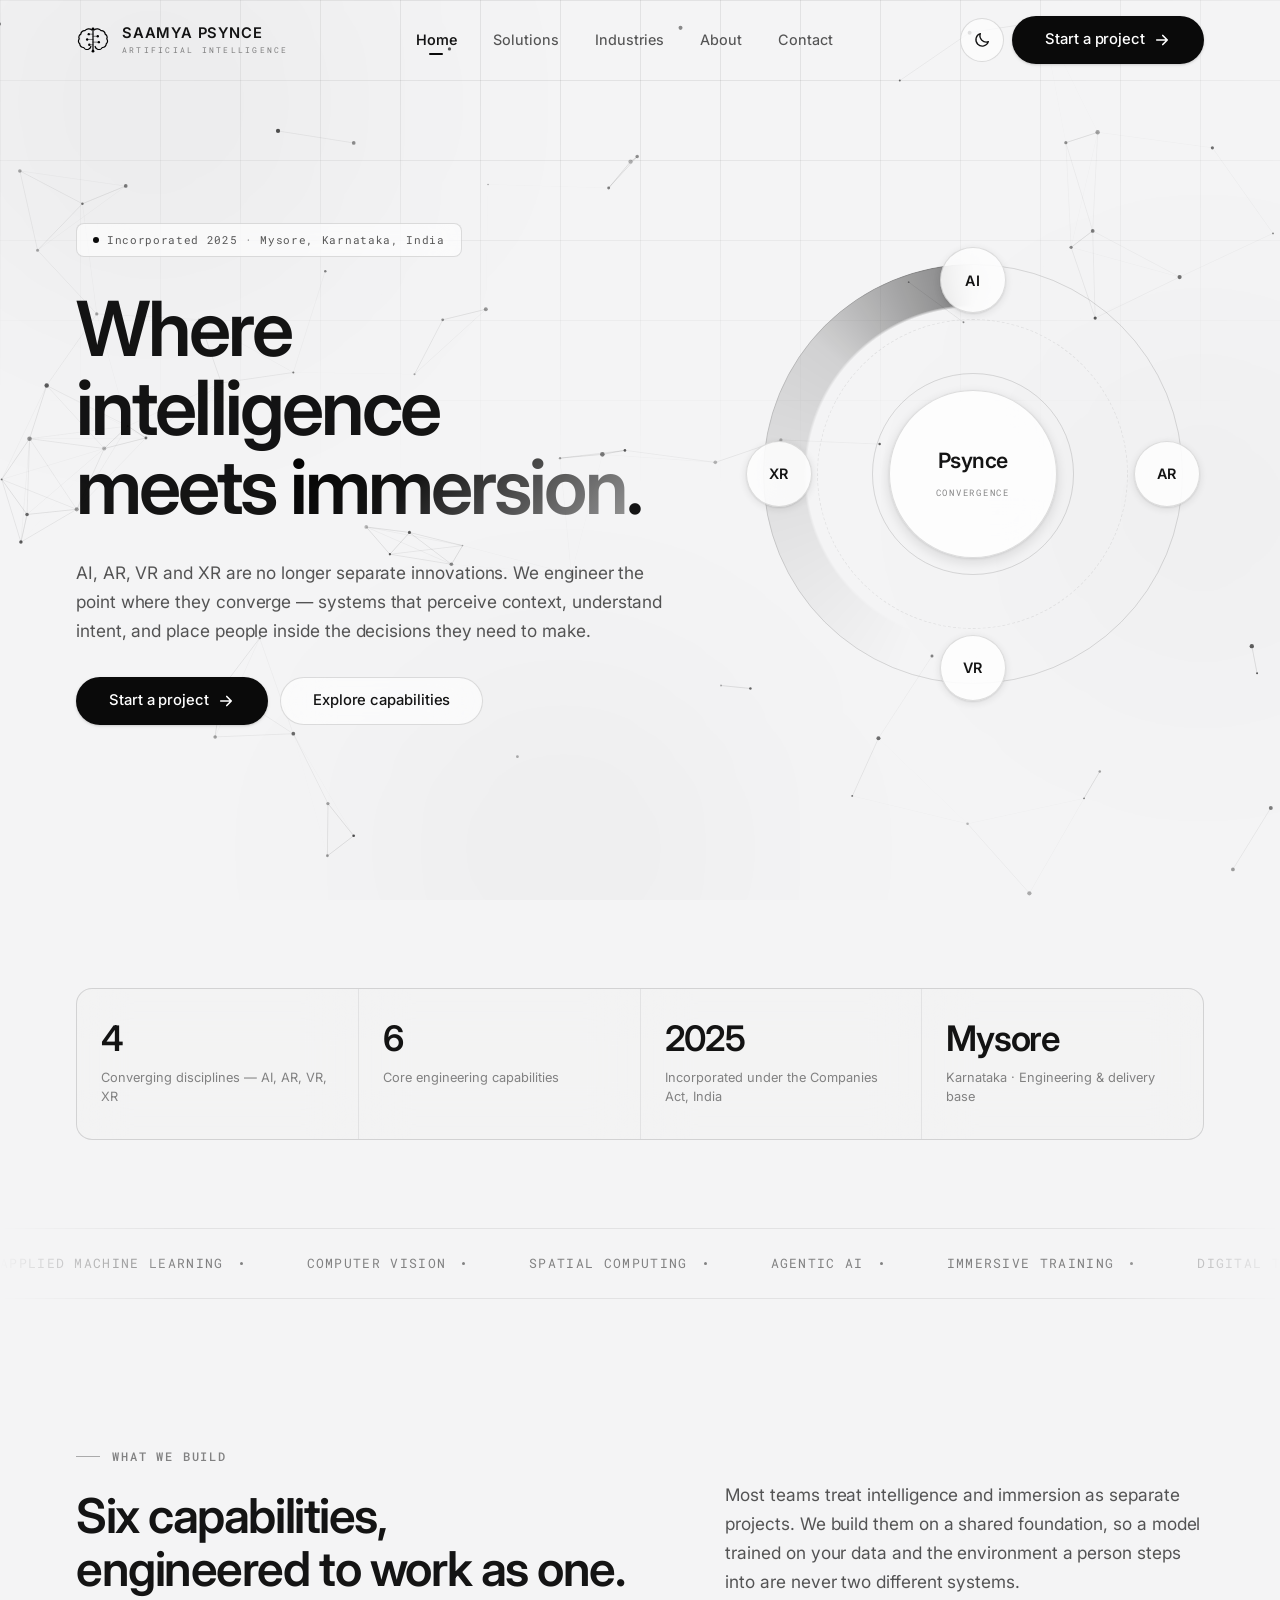
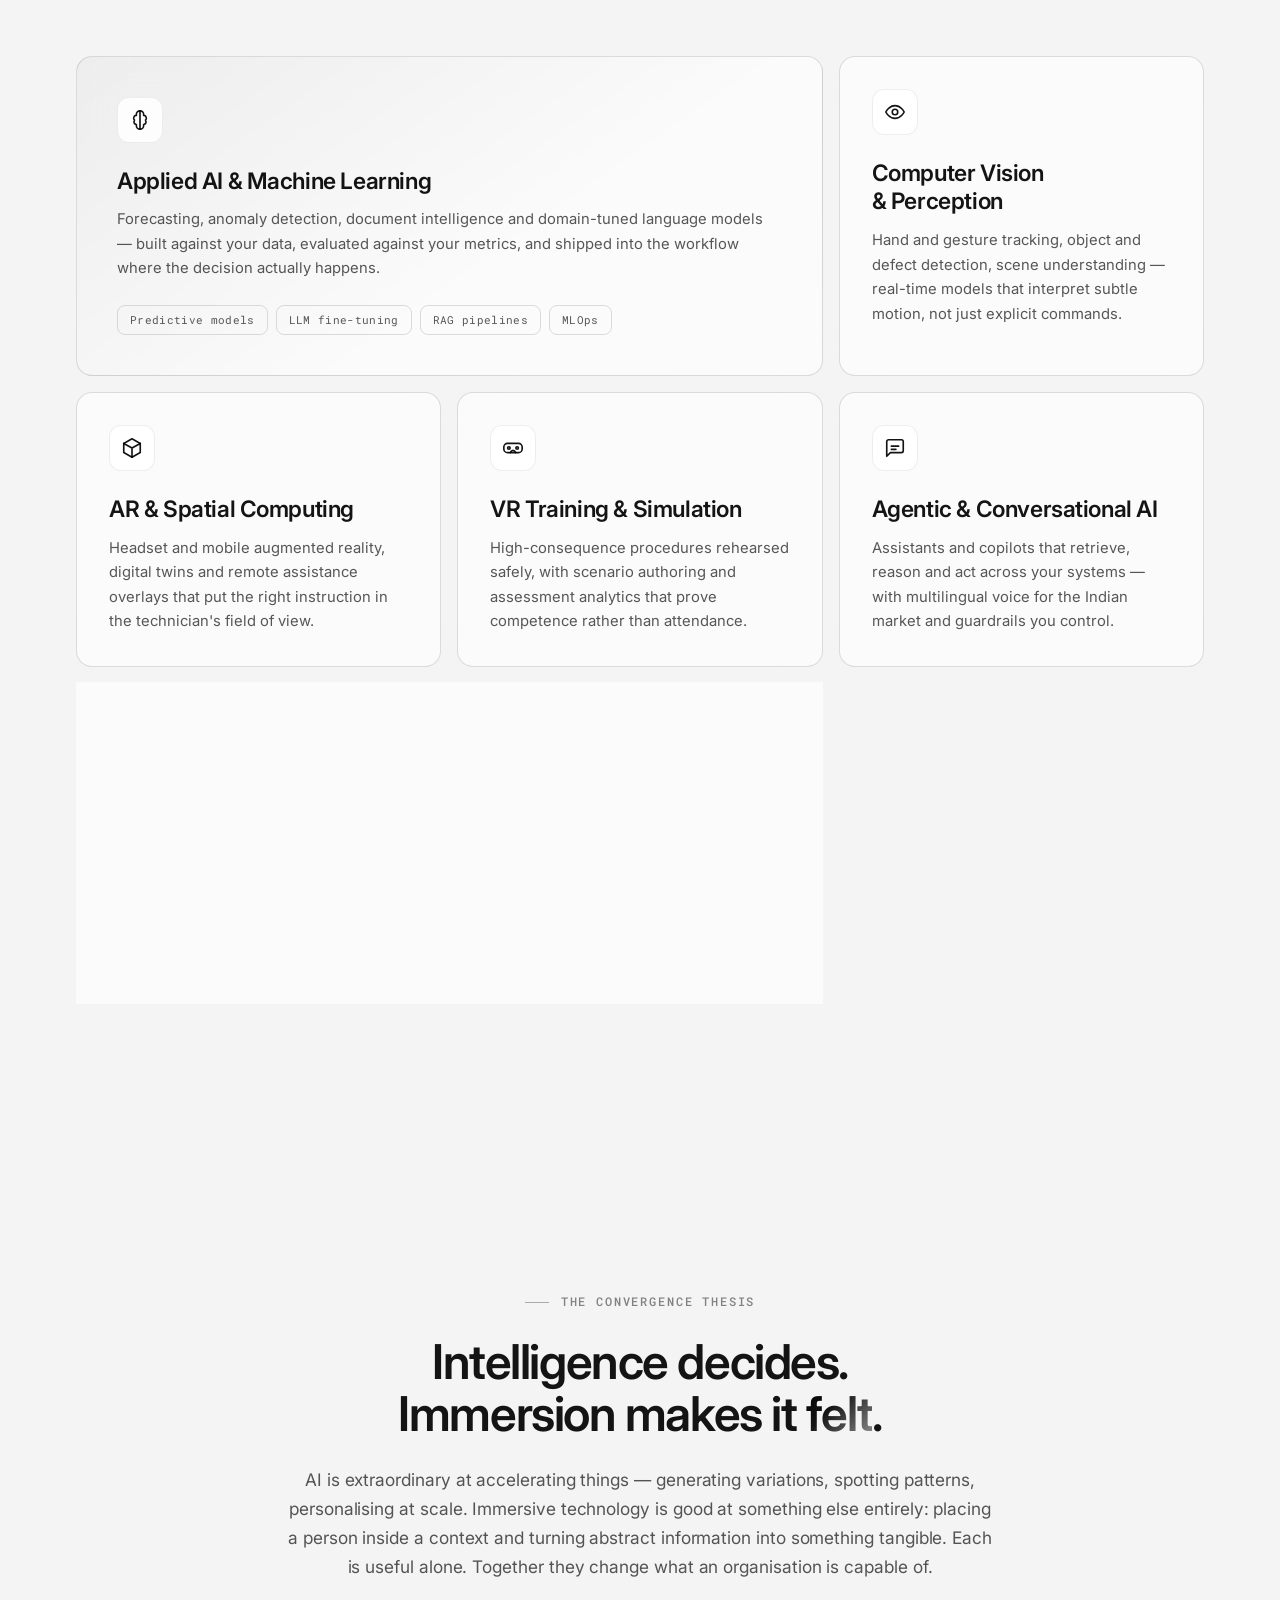
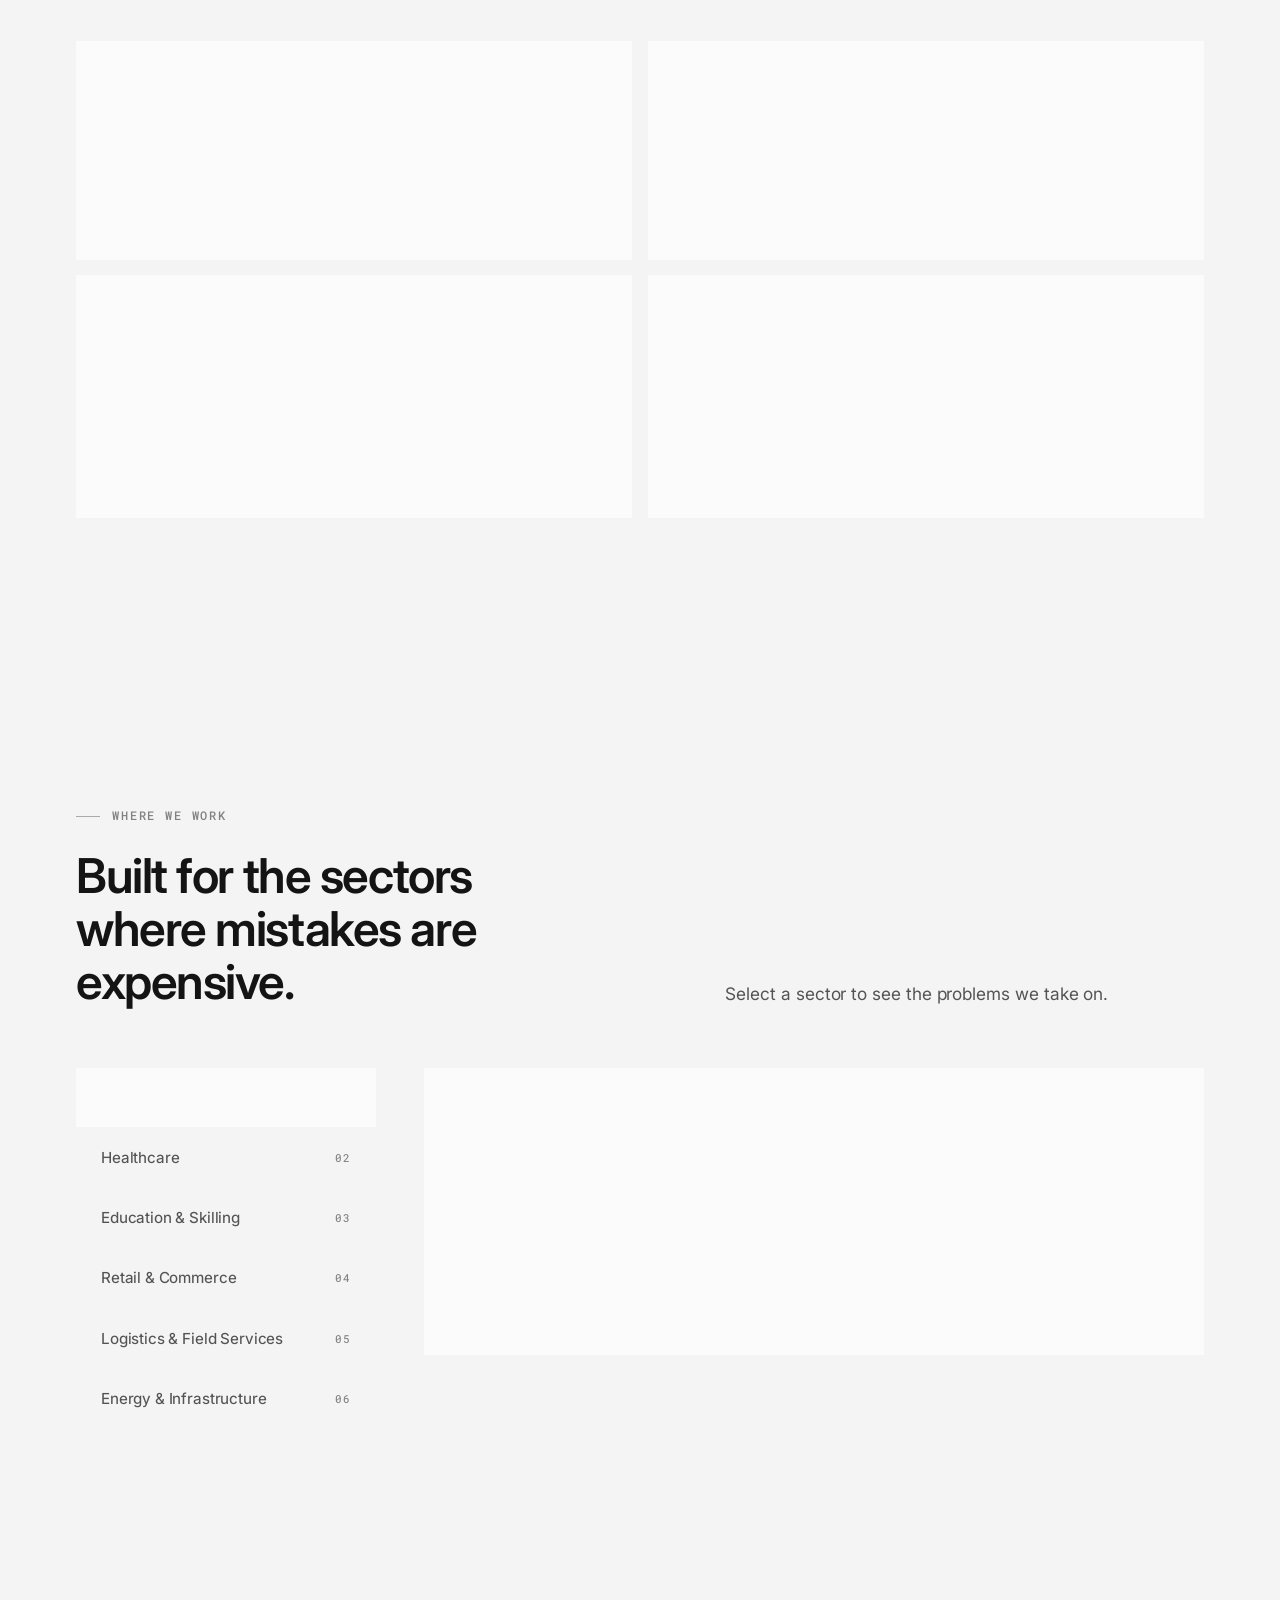
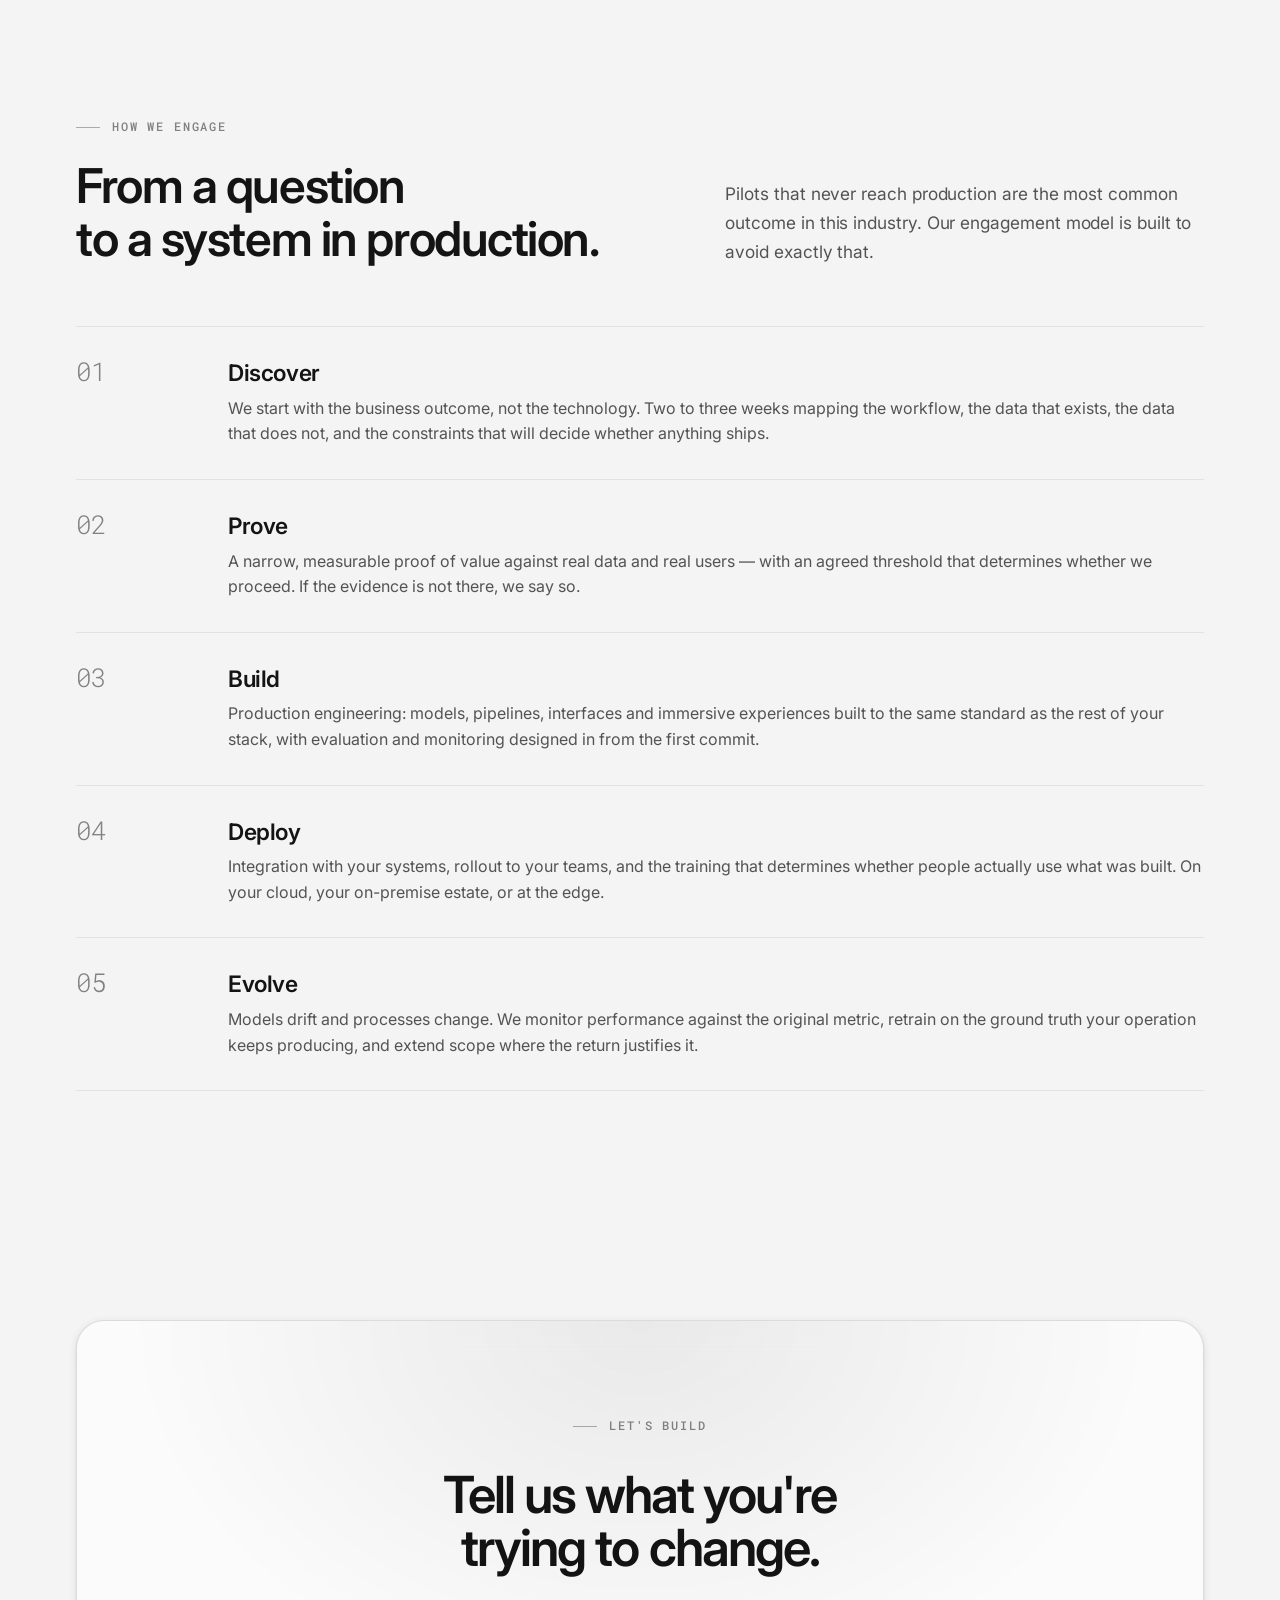
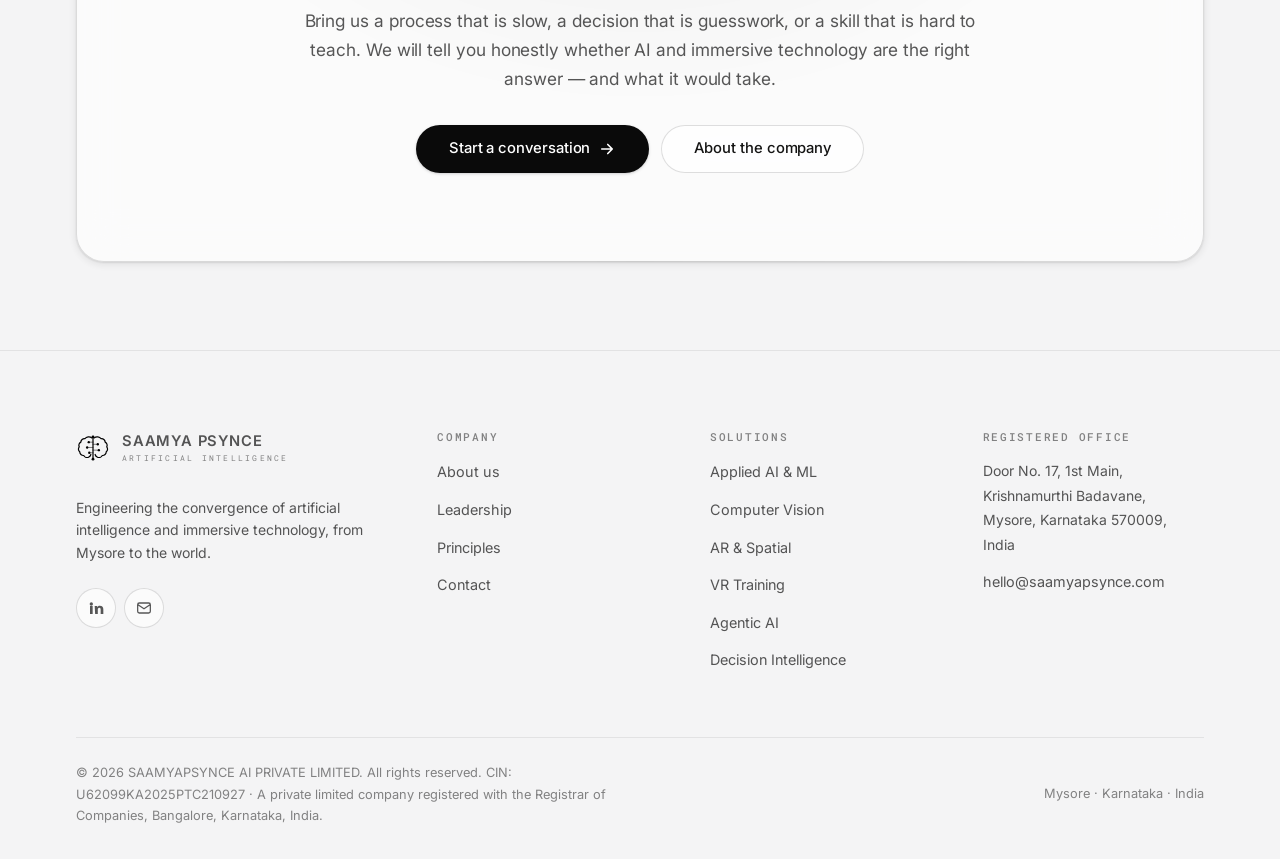
==== index.html @ 7a9ac680 "Initial commit: Saamya Psynce AI website Static marketing site for SAAMYAPSYNCE AI PRIVATE LIMITED (" ====
<!DOCTYPE html>
<html lang="en">
<head>
<meta charset="utf-8">
<meta name="viewport" content="width=device-width, initial-scale=1">
<script>
(function(){try{var t=localStorage.getItem('theme');
if(!t)t=window.matchMedia('(prefers-color-scheme: light)').matches?'light':'dark';
document.documentElement.setAttribute('data-theme',t);}
catch(e){document.documentElement.setAttribute('data-theme','dark');}})();
</script>
<title>Saamya Psynce AI — Where Intelligence Meets Immersion</title>
<meta name="description" content="Saamya Psynce AI builds applied AI, computer vision and immersive AR/VR/XR systems for enterprises. An AI engineering company based in Mysore, Karnataka, India.">
<meta name="theme-color" content="#f4f4f5" media="(prefers-color-scheme: light)">
<meta name="theme-color" content="#070707" media="(prefers-color-scheme: dark)">
<link rel="canonical" href="https://saamyapsynce.com/">

<!-- Open Graph / social -->
<meta property="og:type" content="website">
<meta property="og:site_name" content="Saamya Psynce AI">
<meta property="og:title" content="Saamya Psynce AI — Where Intelligence Meets Immersion">
<meta property="og:description" content="Applied AI, computer vision and immersive AR/VR/XR systems, engineered for enterprise outcomes.">
<meta property="og:image" content="https://saamyapsynce.com/assets/img/og-image.png">
<meta property="og:image:width" content="1200">
<meta property="og:image:height" content="630">
<meta name="twitter:card" content="summary_large_image">
<meta name="twitter:image" content="https://saamyapsynce.com/assets/img/og-image.png">
<meta property="og:url" content="https://saamyapsynce.com/">

<link rel="icon" href="assets/img/favicon.svg" type="image/svg+xml">
<link rel="preconnect" href="https://fonts.googleapis.com">
<link rel="preconnect" href="https://fonts.gstatic.com" crossorigin>
<link href="https://fonts.googleapis.com/css2?family=Inter:wght@300..700&family=Roboto+Mono:wght@400;500&display=swap" rel="stylesheet">
<link rel="stylesheet" href="assets/css/style.css">

<!-- Structured data: helps search engines identify the company correctly -->
<script type="application/ld+json">
{
  "@context": "https://schema.org",
  "@type": "Organization",
  "name": "SAAMYAPSYNCE AI PRIVATE LIMITED",
  "alternateName": "Saamya Psynce AI",
  "url": "https://saamyapsynce.com/",
  "logo": "https://saamyapsynce.com/assets/img/logo.svg",
  "description": "Saamya Psynce AI is an applied artificial intelligence and immersive technology company building AI, computer vision, AR, VR and XR systems for enterprises.",
  "foundingDate": "2025-11-12",
  "identifier": "U62099KA2025PTC210927",
  "address": {
    "@type": "PostalAddress",
    "streetAddress": "Door No. 17, 1st Main, Krishnamurthi Badavane",
    "addressLocality": "Mysore",
    "addressRegion": "Karnataka",
    "postalCode": "570009",
    "addressCountry": "IN"
  },
  "sameAs": ["https://www.linkedin.com/company/saamya-psynce-ai"]
}
</script>
</head>

<body>
<a class="skip-link" href="#main">Skip to content</a>

<div class="aurora" aria-hidden="true"><span></span><span></span><span></span></div>
<div class="grid-overlay" aria-hidden="true"></div>

<!-- ====================== HEADER ====================== -->
<header class="site-header">
  <nav class="wrap nav" aria-label="Primary">
    <a class="brand" href="index.html" aria-label="Saamya Psynce AI — home">
      <img class="brand__mark" src="assets/img/logo.svg" alt="" width="36" height="36">
      <span class="brand__text">
        <span class="brand__name">SAAMYA PSYNCE</span>
        <span class="brand__sub">ARTIFICIAL INTELLIGENCE</span>
      </span>
    </a>

    <ul class="nav__links">
      <li><a href="index.html" aria-current="page">Home</a></li>
      <li><a href="solutions.html">Solutions</a></li>
      <li><a href="industries.html">Industries</a></li>
      <li><a href="about.html">About</a></li>
      <li><a href="contact.html">Contact</a></li>
    </ul>

    <div class="nav__actions">
      <button class="icon-btn theme-toggle" type="button" aria-label="Switch theme">
        <svg class="icon-sun" viewBox="0 0 24 24" fill="none" stroke="currentColor" stroke-width="1.8" stroke-linecap="round" aria-hidden="true"><circle cx="12" cy="12" r="4.2"/><path d="M12 2.6v2.3M12 19.1v2.3M4.2 4.2l1.6 1.6M18.2 18.2l1.6 1.6M2.6 12h2.3M19.1 12h2.3M4.2 19.8l1.6-1.6M18.2 5.8l1.6-1.6"/></svg>
        <svg class="icon-moon" viewBox="0 0 24 24" fill="none" stroke="currentColor" stroke-width="1.8" stroke-linecap="round" stroke-linejoin="round" aria-hidden="true"><path d="M20.5 14.2A8.4 8.4 0 0 1 9.8 3.5a8.5 8.5 0 1 0 10.7 10.7Z"/></svg>
      </button>

      <a class="btn btn--primary nav__cta" href="contact.html">
        Start a project
        <svg viewBox="0 0 24 24" fill="none" stroke="currentColor" stroke-width="2.2" stroke-linecap="round" stroke-linejoin="round" aria-hidden="true"><path d="M5 12h14M13 6l6 6-6 6"/></svg>
      </a>

      <button class="nav__toggle icon-btn" type="button" aria-expanded="false" aria-label="Toggle navigation menu"><span></span></button>
    </div>
  </nav>
</header>

<main id="main">

  <!-- ====================== HERO ====================== -->
  <section class="hero">
    <canvas id="neural-canvas" aria-hidden="true"></canvas>

    <div class="wrap hero__inner">
      <div class="stack-lg">
        <span class="chip" data-reveal>
          <span class="chip__dot" aria-hidden="true"></span>
          Incorporated 2025 · Mysore, Karnataka, India
        </span>

        <h1 class="display" data-reveal data-reveal-delay="80">
          Where intelligence<br>meets <span class="grad-text">immersion</span>.
        </h1>

        <p class="lead" data-reveal data-reveal-delay="160">
          AI, AR, VR and XR are no longer separate innovations. We engineer the point where
          they converge — systems that perceive context, understand intent, and place people
          inside the decisions they need to make.
        </p>

        <div class="hero__actions" data-reveal data-reveal-delay="240">
          <a class="btn btn--primary" href="contact.html">
            Start a project
            <svg viewBox="0 0 24 24" fill="none" stroke="currentColor" stroke-width="2.2" stroke-linecap="round" stroke-linejoin="round" aria-hidden="true"><path d="M5 12h14M13 6l6 6-6 6"/></svg>
          </a>
          <a class="btn btn--ghost" href="solutions.html">Explore capabilities</a>
        </div>
      </div>

      <!-- Convergence ring: the four disciplines orbiting a shared core -->
      <div class="ring" data-reveal data-reveal-delay="200" aria-hidden="true">
        <div class="ring__sweep"></div>
        <div class="ring__orbit"></div>
        <div class="ring__orbit ring__orbit--2"></div>
        <div class="ring__orbit ring__orbit--3"></div>

        <div class="ring__core">
          <div>
            <strong>Psynce</strong>
            <span>Convergence</span>
          </div>
        </div>

        <div class="ring__node ring__node--n">AI</div>
        <div class="ring__node ring__node--e">AR</div>
        <div class="ring__node ring__node--s">VR</div>
        <div class="ring__node ring__node--w">XR</div>
      </div>
    </div>
  </section>

  <!-- ====================== FACT STRIP ====================== -->
  <section class="section--tight">
    <div class="wrap">
      <div class="facts" data-reveal>
        <div class="fact">
          <div class="fact__value"><span data-count="4">4</span></div>
          <div class="fact__label">Converging disciplines — AI, AR, VR, XR</div>
        </div>
        <div class="fact">
          <div class="fact__value"><span data-count="6">6</span></div>
          <div class="fact__label">Core engineering capabilities</div>
        </div>
        <div class="fact">
          <div class="fact__value">2025</div>
          <div class="fact__label">Incorporated under the Companies Act, India</div>
        </div>
        <div class="fact">
          <div class="fact__value">Mysore</div>
          <div class="fact__label">Karnataka · Engineering &amp; delivery base</div>
        </div>
      </div>
    </div>
  </section>

  <!-- ====================== MARQUEE ====================== -->
  <div class="marquee" aria-hidden="true">
    <div class="marquee__track">
      <span class="marquee__item">Applied Machine Learning</span>
      <span class="marquee__item">Computer Vision</span>
      <span class="marquee__item">Spatial Computing</span>
      <span class="marquee__item">Agentic AI</span>
      <span class="marquee__item">Immersive Training</span>
      <span class="marquee__item">Digital Twins</span>
      <span class="marquee__item">Decision Intelligence</span>
      <span class="marquee__item">Applied Machine Learning</span>
      <span class="marquee__item">Computer Vision</span>
      <span class="marquee__item">Spatial Computing</span>
      <span class="marquee__item">Agentic AI</span>
      <span class="marquee__item">Immersive Training</span>
      <span class="marquee__item">Digital Twins</span>
      <span class="marquee__item">Decision Intelligence</span>
    </div>
  </div>

  <!-- ====================== CAPABILITIES BENTO ====================== -->
  <section class="section" id="capabilities">
    <div class="wrap">
      <div class="sec-head">
        <div class="stack" data-reveal>
          <span class="eyebrow">What we build</span>
          <h2 class="h2">Six capabilities,<br>engineered to work as one.</h2>
        </div>
        <p class="lead" data-reveal data-reveal-delay="100">
          Most teams treat intelligence and immersion as separate projects. We build them on a
          shared foundation, so a model trained on your data and the environment a person steps
          into are never two different systems.
        </p>
      </div>

      <div class="bento">
        <!-- Wide feature card -->
        <article class="card card--spot card--feature col-4" data-reveal>
          <div class="card__icon">
            <svg viewBox="0 0 24 24" fill="none" stroke="currentColor" stroke-width="1.8" stroke-linecap="round" stroke-linejoin="round" aria-hidden="true">
              <path d="M12 2a4 4 0 0 0-4 4v1a3 3 0 0 0-2 5.2A3 3 0 0 0 8 17v1a4 4 0 0 0 8 0v-1a3 3 0 0 0 2-4.8A3 3 0 0 0 16 7V6a4 4 0 0 0-4-4Z"/>
              <path d="M12 2v20"/>
            </svg>
          </div>
          <h3 class="h3">Applied AI &amp; Machine Learning</h3>
          <p>
            Forecasting, anomaly detection, document intelligence and domain-tuned language
            models — built against your data, evaluated against your metrics, and shipped into
            the workflow where the decision actually happens.
          </p>
          <div class="tags">
            <span class="tag">Predictive models</span>
            <span class="tag">LLM fine-tuning</span>
            <span class="tag">RAG pipelines</span>
            <span class="tag">MLOps</span>
          </div>
        </article>

        <article class="card card--spot col-2" data-reveal data-reveal-delay="80">
          <div class="card__icon">
            <svg viewBox="0 0 24 24" fill="none" stroke="currentColor" stroke-width="1.8" stroke-linecap="round" stroke-linejoin="round" aria-hidden="true">
              <path d="M2 12s3.5-7 10-7 10 7 10 7-3.5 7-10 7-10-7-10-7Z"/>
              <circle cx="12" cy="12" r="3"/>
            </svg>
          </div>
          <h3 class="h3">Computer Vision &amp; Perception</h3>
          <p>
            Hand and gesture tracking, object and defect detection, scene understanding —
            real-time models that interpret subtle motion, not just explicit commands.
          </p>
        </article>

        <article class="card card--spot col-2" data-reveal data-reveal-delay="40">
          <div class="card__icon">
            <svg viewBox="0 0 24 24" fill="none" stroke="currentColor" stroke-width="1.8" stroke-linecap="round" stroke-linejoin="round" aria-hidden="true">
              <path d="M12 2 3 7v10l9 5 9-5V7l-9-5Z"/>
              <path d="M3 7l9 5 9-5M12 12v10"/>
            </svg>
          </div>
          <h3 class="h3">AR &amp; Spatial Computing</h3>
          <p>
            Headset and mobile augmented reality, digital twins and remote assistance overlays
            that put the right instruction in the technician's field of view.
          </p>
        </article>

        <article class="card card--spot col-2" data-reveal data-reveal-delay="80">
          <div class="card__icon">
            <svg viewBox="0 0 24 24" fill="none" stroke="currentColor" stroke-width="1.8" stroke-linecap="round" stroke-linejoin="round" aria-hidden="true">
              <rect x="2" y="7" width="20" height="10" rx="4"/>
              <path d="M9 17c.8-1.6 1.6-2.4 3-2.4s2.2.8 3 2.4"/>
              <circle cx="7.5" cy="12" r="1.4"/><circle cx="16.5" cy="12" r="1.4"/>
            </svg>
          </div>
          <h3 class="h3">VR Training &amp; Simulation</h3>
          <p>
            High-consequence procedures rehearsed safely, with scenario authoring and
            assessment analytics that prove competence rather than attendance.
          </p>
        </article>

        <article class="card card--spot col-2" data-reveal data-reveal-delay="120">
          <div class="card__icon">
            <svg viewBox="0 0 24 24" fill="none" stroke="currentColor" stroke-width="1.8" stroke-linecap="round" stroke-linejoin="round" aria-hidden="true">
              <path d="M21 15a2 2 0 0 1-2 2H7l-4 4V5a2 2 0 0 1 2-2h14a2 2 0 0 1 2 2Z"/>
              <path d="M8 10h8M8 13.5h5"/>
            </svg>
          </div>
          <h3 class="h3">Agentic &amp; Conversational AI</h3>
          <p>
            Assistants and copilots that retrieve, reason and act across your systems — with
            multilingual voice for the Indian market and guardrails you control.
          </p>
        </article>

        <article class="card card--spot card--feature col-4" data-reveal data-reveal-delay="160">
          <div class="card__icon">
            <svg viewBox="0 0 24 24" fill="none" stroke="currentColor" stroke-width="1.8" stroke-linecap="round" stroke-linejoin="round" aria-hidden="true">
              <path d="M3 3v16a2 2 0 0 0 2 2h16"/>
              <path d="M7 15l4-5 3.5 3L21 6"/>
            </svg>
          </div>
          <h3 class="h3">Data &amp; Decision Intelligence</h3>
          <p>
            Immersive environments generate a kind of data dashboards were never designed to
            hold — where attention went, where hesitation happened, where a procedure broke
            down. We turn that behavioural signal into operational insight your leadership can act on.
          </p>
          <div class="tags">
            <span class="tag">Data engineering</span>
            <span class="tag">Interaction analytics</span>
            <span class="tag">Executive dashboards</span>
          </div>
        </article>
      </div>
    </div>
  </section>

  <!-- ====================== CONVERGENCE NARRATIVE ====================== -->
  <section class="section" id="convergence">
    <div class="wrap">
      <div class="sec-head sec-head--center">
        <div class="stack" data-reveal>
          <span class="eyebrow">The convergence thesis</span>
          <h2 class="h2">Intelligence decides.<br>Immersion makes it <span class="grad-text">felt</span>.</h2>
          <p class="lead">
            AI is extraordinary at accelerating things — generating variations, spotting
            patterns, personalising at scale. Immersive technology is good at something else
            entirely: placing a person inside a context and turning abstract information into
            something tangible. Each is useful alone. Together they change what an organisation
            is capable of.
          </p>
        </div>
      </div>

      <div class="bento">
        <article class="card card--spot col-3" data-reveal>
          <span class="card__num">01</span>
          <h3 class="h3" style="margin-top:12px">Smarter immersion</h3>
          <p>
            AI makes AR and VR environments adaptive and context-aware — responding to how a
            person is actually behaving rather than replaying a fixed script.
          </p>
        </article>

        <article class="card card--spot col-3" data-reveal data-reveal-delay="60">
          <span class="card__num">02</span>
          <h3 class="h3" style="margin-top:12px">Intent over input</h3>
          <p>
            By combining motion, gaze, context and history, systems infer what someone is
            trying to do — removing the friction of controllers, menus and memorised commands.
          </p>
        </article>

        <article class="card card--spot col-3" data-reveal data-reveal-delay="120">
          <span class="card__num">03</span>
          <h3 class="h3" style="margin-top:12px">Training that transfers</h3>
          <p>
            Realistic simulation with instant, AI-generated feedback builds skill far faster
            than classroom instruction — and measures it objectively.
          </p>
        </article>

        <article class="card card--spot col-3" data-reveal data-reveal-delay="180">
          <span class="card__num">04</span>
          <h3 class="h3" style="margin-top:12px">Humans stay in command</h3>
          <p>
            The more automated and immersive a system becomes, the more it matters that a
            person decides what is shown, reads the reaction, and carries responsibility for
            the outcome. We design for that, deliberately.
          </p>
        </article>
      </div>
    </div>
  </section>

  <!-- ====================== INDUSTRIES ====================== -->
  <section class="section" id="industries">
    <div class="wrap">
      <div class="sec-head">
        <div class="stack" data-reveal>
          <span class="eyebrow">Where we work</span>
          <h2 class="h2">Built for the sectors<br>where mistakes are expensive.</h2>
        </div>
        <p class="lead" data-reveal data-reveal-delay="100">
          Select a sector to see the problems we take on.
        </p>
      </div>

      <div class="tabs" data-tabs data-reveal>
        <div class="tabs__list" role="tablist" aria-label="Industries">
          <button class="tabs__btn" role="tab" id="tab-mfg" aria-controls="panel-mfg" aria-selected="true" type="button">
            Manufacturing <span class="tabs__idx">01</span>
          </button>
          <button class="tabs__btn" role="tab" id="tab-health" aria-controls="panel-health" aria-selected="false" type="button">
            Healthcare <span class="tabs__idx">02</span>
          </button>
          <button class="tabs__btn" role="tab" id="tab-edu" aria-controls="panel-edu" aria-selected="false" type="button">
            Education &amp; Skilling <span class="tabs__idx">03</span>
          </button>
          <button class="tabs__btn" role="tab" id="tab-retail" aria-controls="panel-retail" aria-selected="false" type="button">
            Retail &amp; Commerce <span class="tabs__idx">04</span>
          </button>
          <button class="tabs__btn" role="tab" id="tab-field" aria-controls="panel-field" aria-selected="false" type="button">
            Logistics &amp; Field Services <span class="tabs__idx">05</span>
          </button>
          <button class="tabs__btn" role="tab" id="tab-energy" aria-controls="panel-energy" aria-selected="false" type="button">
            Energy &amp; Infrastructure <span class="tabs__idx">06</span>
          </button>
        </div>

        <div class="tabs__panels">
          <div class="card tabs__panel is-active" role="tabpanel" id="panel-mfg" aria-labelledby="tab-mfg">
            <h3 class="h3">Manufacturing &amp; Industry 4.0</h3>
            <p>
              Production lines produce more signal than any team can watch. We put vision models
              on the line and spatial instructions on the floor, so quality and uptime stop
              depending on who happens to be on shift.
            </p>
            <ul>
              <li>Automated visual quality inspection</li>
              <li>Predictive maintenance on critical assets</li>
              <li>AR-guided assembly and changeover</li>
              <li>Digital twins of lines and cells</li>
            </ul>
          </div>

          <div class="card tabs__panel" role="tabpanel" id="panel-health" aria-labelledby="tab-health">
            <h3 class="h3">Healthcare &amp; Life Sciences</h3>
            <p>
              Clinical skill is built through repetition that real patients cannot safely
              provide. Simulation closes that gap, and AI makes the feedback immediate and
              objective.
            </p>
            <ul>
              <li>VR procedural and surgical rehearsal</li>
              <li>Medical imaging decision support</li>
              <li>Patient education in immersive 3D</li>
              <li>Clinical documentation assistants</li>
            </ul>
          </div>

          <div class="card tabs__panel" role="tabpanel" id="panel-edu" aria-labelledby="tab-edu">
            <h3 class="h3">Education &amp; Skilling</h3>
            <p>
              India's skilling challenge is one of scale and consistency. Immersive labs and
              adaptive tutoring deliver the same quality of instruction to a learner in Mysore
              and a learner anywhere else.
            </p>
            <ul>
              <li>Immersive science and engineering labs</li>
              <li>Adaptive, AI-paced learning paths</li>
              <li>Vocational simulation for trades</li>
              <li>Competency analytics for institutions</li>
            </ul>
          </div>

          <div class="card tabs__panel" role="tabpanel" id="panel-retail" aria-labelledby="tab-retail">
            <h3 class="h3">Retail &amp; Commerce</h3>
            <p>
              Personalisation that stops at a product carousel leaves most of the opportunity
              on the table. Spatial try-on and intelligent assistance change what a customer
              can evaluate before they commit.
            </p>
            <ul>
              <li>AR try-on and in-space product preview</li>
              <li>Demand forecasting and assortment planning</li>
              <li>Conversational shopping assistants</li>
              <li>Store-level footfall and attention analytics</li>
            </ul>
          </div>

          <div class="card tabs__panel" role="tabpanel" id="panel-field" aria-labelledby="tab-field">
            <h3 class="h3">Logistics &amp; Field Services</h3>
            <p>
              The expert is rarely where the fault is. Remote assistance over AR and
              hands-free guidance let one specialist support a distributed field force.
            </p>
            <ul>
              <li>AR remote expert assistance</li>
              <li>Route and fleet optimisation</li>
              <li>Hands-free warehouse picking</li>
              <li>Automated damage and condition assessment</li>
            </ul>
          </div>

          <div class="card tabs__panel" role="tabpanel" id="panel-energy" aria-labelledby="tab-energy">
            <h3 class="h3">Energy &amp; Infrastructure</h3>
            <p>
              Assets are remote, inspection is hazardous, and failure is costly. Vision at the
              edge plus immersive safety training reduce both the risk and the travel.
            </p>
            <ul>
              <li>Drone and edge-based asset inspection</li>
              <li>High-risk safety and emergency drills in VR</li>
              <li>Grid and load forecasting models</li>
              <li>Immersive control-room visualisation</li>
            </ul>
          </div>
        </div>
      </div>
    </div>
  </section>

  <!-- ====================== PROCESS ====================== -->
  <section class="section" id="process">
    <div class="wrap">
      <div class="sec-head">
        <div class="stack" data-reveal>
          <span class="eyebrow">How we engage</span>
          <h2 class="h2">From a question<br>to a system in production.</h2>
        </div>
        <p class="lead" data-reveal data-reveal-delay="100">
          Pilots that never reach production are the most common outcome in this industry. Our
          engagement model is built to avoid exactly that.
        </p>
      </div>

      <div class="steps">
        <article class="step" data-reveal>
          <div class="step__num">01</div>
          <div class="step__body">
            <h3 class="h3">Discover</h3>
            <p class="muted">
              We start with the business outcome, not the technology. Two to three weeks mapping
              the workflow, the data that exists, the data that does not, and the constraints
              that will decide whether anything ships.
            </p>
          </div>
        </article>

        <article class="step" data-reveal data-reveal-delay="60">
          <div class="step__num">02</div>
          <div class="step__body">
            <h3 class="h3">Prove</h3>
            <p class="muted">
              A narrow, measurable proof of value against real data and real users — with an
              agreed threshold that determines whether we proceed. If the evidence is not there,
              we say so.
            </p>
          </div>
        </article>

        <article class="step" data-reveal data-reveal-delay="120">
          <div class="step__num">03</div>
          <div class="step__body">
            <h3 class="h3">Build</h3>
            <p class="muted">
              Production engineering: models, pipelines, interfaces and immersive experiences
              built to the same standard as the rest of your stack, with evaluation and
              monitoring designed in from the first commit.
            </p>
          </div>
        </article>

        <article class="step" data-reveal data-reveal-delay="180">
          <div class="step__num">04</div>
          <div class="step__body">
            <h3 class="h3">Deploy</h3>
            <p class="muted">
              Integration with your systems, rollout to your teams, and the training that
              determines whether people actually use what was built. On your cloud, your
              on-premise estate, or at the edge.
            </p>
          </div>
        </article>

        <article class="step" data-reveal data-reveal-delay="240">
          <div class="step__num">05</div>
          <div class="step__body">
            <h3 class="h3">Evolve</h3>
            <p class="muted">
              Models drift and processes change. We monitor performance against the original
              metric, retrain on the ground truth your operation keeps producing, and extend
              scope where the return justifies it.
            </p>
          </div>
        </article>
      </div>
    </div>
  </section>

  <!-- ====================== CTA ====================== -->
  <section class="section--tight">
    <div class="wrap">
      <div class="cta stack-lg" data-reveal>
        <span class="eyebrow" style="justify-content:center">Let's build</span>
        <h2 class="display">Tell us what you're<br>trying to change.</h2>
        <p class="lead" style="margin-inline:auto;text-align:center">
          Bring us a process that is slow, a decision that is guesswork, or a skill that is hard
          to teach. We will tell you honestly whether AI and immersive technology are the right
          answer — and what it would take.
        </p>
        <div class="cta__actions">
          <a class="btn btn--primary" href="contact.html">
            Start a conversation
            <svg viewBox="0 0 24 24" fill="none" stroke="currentColor" stroke-width="2.2" stroke-linecap="round" stroke-linejoin="round" aria-hidden="true"><path d="M5 12h14M13 6l6 6-6 6"/></svg>
          </a>
          <a class="btn btn--ghost" href="about.html">About the company</a>
        </div>
      </div>
    </div>
  </section>

</main>

<!-- ====================== FOOTER ====================== -->
<footer class="site-footer">
  <div class="wrap">
    <div class="footer__top">
      <div class="footer__col stack">
        <a class="brand" href="index.html" aria-label="Saamya Psynce AI — home">
          <img class="brand__mark" src="assets/img/logo.svg" alt="" width="36" height="36">
          <span class="brand__text">
            <span class="brand__name">SAAMYA PSYNCE</span>
            <span class="brand__sub">ARTIFICIAL INTELLIGENCE</span>
          </span>
        </a>
        <p class="muted small" style="max-width:38ch">
          Engineering the convergence of artificial intelligence and immersive technology,
          from Mysore to the world.
        </p>
        <div class="socials">
          <a href="https://www.linkedin.com/company/saamya-psynce-ai" target="_blank" rel="noopener noreferrer" aria-label="Saamya Psynce AI on LinkedIn">
            <svg viewBox="0 0 24 24" fill="currentColor" aria-hidden="true"><path d="M4.98 3.5a2.5 2.5 0 1 1 0 5 2.5 2.5 0 0 1 0-5ZM3 9h4v12H3Zm7 0h3.8v1.7h.05c.53-1 1.82-2.06 3.75-2.06C21.6 8.64 23 10.9 23 14.26V21h-4v-6c0-1.43-.03-3.27-2-3.27-2 0-2.3 1.56-2.3 3.17V21h-4Z"/></svg>
          </a>
          <a href="mailto:hello@saamyapsynce.com" aria-label="Email Saamya Psynce AI">
            <svg viewBox="0 0 24 24" fill="none" stroke="currentColor" stroke-width="1.9" aria-hidden="true"><rect x="2.5" y="4.5" width="19" height="15" rx="2.5"/><path d="m3 7 9 6 9-6"/></svg>
          </a>
        </div>
      </div>

      <div class="footer__col">
        <h4>Company</h4>
        <ul>
          <li><a href="about.html">About us</a></li>
          <li><a href="about.html#leadership">Leadership</a></li>
          <li><a href="about.html#principles">Principles</a></li>
          <li><a href="contact.html">Contact</a></li>
        </ul>
      </div>

      <div class="footer__col">
        <h4>Solutions</h4>
        <ul>
          <li><a href="solutions.html#ai">Applied AI &amp; ML</a></li>
          <li><a href="solutions.html#vision">Computer Vision</a></li>
          <li><a href="solutions.html#ar">AR &amp; Spatial</a></li>
          <li><a href="solutions.html#vr">VR Training</a></li>
          <li><a href="solutions.html#agents">Agentic AI</a></li>
          <li><a href="solutions.html#data">Decision Intelligence</a></li>
        </ul>
      </div>

      <div class="footer__col">
        <h4>Registered office</h4>
        <ul>
          <li class="muted small" style="line-height:1.75">
            Door No. 17, 1st Main,<br>
            Krishnamurthi Badavane,<br>
            Mysore, Karnataka 570009,<br>
            India
          </li>
          <li><a href="mailto:hello@saamyapsynce.com">hello@saamyapsynce.com</a></li>
        </ul>
      </div>
    </div>

    <div class="footer__bottom">
      <p class="footer__legal">
        © <span data-year>2026</span> SAAMYAPSYNCE AI PRIVATE LIMITED. All rights reserved.
        CIN: U62099KA2025PTC210927 · A private limited company registered with the Registrar of
        Companies, Bangalore, Karnataka, India.
      </p>
      <p>Mysore · Karnataka · India</p>
    </div>
  </div>
</footer>

<script src="assets/js/main.js"></script>
</body>
</html>
---- assets/css/style.css ----
/* ==========================================================================
   SAAMYA PSYNCE AI — monochrome Material glass design system

   Zero chroma. Hierarchy is carried by luminance, weight and elevation only.
   Structure: tokens → reset → primitives → components → responsive → a11y.
   ========================================================================== */

/* ==========================================================================
   1. TOKENS
   ========================================================================== */

/* ---- 1.1 Dark theme (default) ---- */
:root,
:root[data-theme="dark"] {
  color-scheme: dark;

  /* Base canvas */
  --bg:            #070707;
  --bg-elevated:   #0d0d0d;

  /* Material surface levels — translucent white overlays on the canvas.
     Higher level = closer to the viewer = more light caught. */
  --surface-1:     rgba(255, 255, 255, 0.034);
  --surface-2:     rgba(255, 255, 255, 0.055);
  --surface-3:     rgba(255, 255, 255, 0.078);
  --surface-4:     rgba(255, 255, 255, 0.104);
  --surface-5:     rgba(255, 255, 255, 0.138);

  /* Glass: what sits over the blur */
  --glass:         rgba(255, 255, 255, 0.045);
  --glass-strong:  rgba(255, 255, 255, 0.075);
  --glass-nav:     rgba(10, 10, 10, 0.62);

  /* Hairlines */
  --outline:       rgba(255, 255, 255, 0.13);
  --outline-soft:  rgba(255, 255, 255, 0.07);
  --outline-strong:rgba(255, 255, 255, 0.26);

  /* Content — Material on-surface opacities */
  --on-surface:        rgba(255, 255, 255, 0.96);
  --on-surface-var:    rgba(255, 255, 255, 0.70);
  --on-surface-faint:  rgba(255, 255, 255, 0.50);

  /* Accent is pure luminance */
  --accent:        #ffffff;
  --on-accent:     #070707;

  /* State layer colour */
  --state:         255, 255, 255;

  /* Silver sheen for emphasis text */
  --sheen: linear-gradient(135deg, #ffffff 0%, rgba(255,255,255,0.98) 38%, rgba(255,255,255,0.42) 100%);

  /* Material elevation */
  --elev-1: 0 1px 2px rgba(0,0,0,.44), 0 1px 3px 1px rgba(0,0,0,.26);
  --elev-2: 0 1px 2px rgba(0,0,0,.44), 0 2px 6px 2px rgba(0,0,0,.26);
  --elev-3: 0 1px 3px rgba(0,0,0,.44), 0 4px 8px 3px rgba(0,0,0,.26);
  --elev-4: 0 2px 3px rgba(0,0,0,.44), 0 6px 10px 4px rgba(0,0,0,.26);
  --elev-5: 0 4px 4px rgba(0,0,0,.44), 0 8px 12px 6px rgba(0,0,0,.26);

  /* Ambient luminance blobs */
  --glow-a: rgba(255, 255, 255, 0.085);
  --glow-b: rgba(255, 255, 255, 0.055);

  --canvas-ink: 255, 255, 255;   /* hero particle colour, as RGB triplet */
}

/* ---- 1.2 Light theme ---- */
:root[data-theme="light"] {
  color-scheme: light;

  --bg:            #f4f4f5;
  --bg-elevated:   #ffffff;

  --surface-1:     rgba(255, 255, 255, 0.58);
  --surface-2:     rgba(255, 255, 255, 0.72);
  --surface-3:     rgba(255, 255, 255, 0.84);
  --surface-4:     rgba(255, 255, 255, 0.92);
  --surface-5:     rgba(255, 255, 255, 0.98);

  --glass:         rgba(255, 255, 255, 0.62);
  --glass-strong:  rgba(255, 255, 255, 0.80);
  --glass-nav:     rgba(250, 250, 251, 0.74);

  --outline:       rgba(0, 0, 0, 0.13);
  --outline-soft:  rgba(0, 0, 0, 0.07);
  --outline-strong:rgba(0, 0, 0, 0.30);

  --on-surface:        rgba(0, 0, 0, 0.92);
  --on-surface-var:    rgba(0, 0, 0, 0.66);
  --on-surface-faint:  rgba(0, 0, 0, 0.47);

  --accent:        #0a0a0a;
  --on-accent:     #ffffff;

  --state:         0, 0, 0;

  --sheen: linear-gradient(135deg, #000000 0%, rgba(0,0,0,0.92) 38%, rgba(0,0,0,0.38) 100%);

  --elev-1: 0 1px 2px rgba(0,0,0,.10), 0 1px 3px 1px rgba(0,0,0,.06);
  --elev-2: 0 1px 2px rgba(0,0,0,.10), 0 2px 6px 2px rgba(0,0,0,.06);
  --elev-3: 0 1px 3px rgba(0,0,0,.10), 0 4px 8px 3px rgba(0,0,0,.07);
  --elev-4: 0 2px 3px rgba(0,0,0,.12), 0 6px 10px 4px rgba(0,0,0,.08);
  --elev-5: 0 4px 4px rgba(0,0,0,.12), 0 8px 12px 6px rgba(0,0,0,.09);

  --glow-a: rgba(0, 0, 0, 0.055);
  --glow-b: rgba(0, 0, 0, 0.035);

  --canvas-ink: 0, 0, 0;
}

/* ---- 1.3 Theme-independent tokens ---- */
:root {
  /* Material 8dp spacing grid */
  --sp-1: 4px;   --sp-2: 8px;   --sp-3: 12px;  --sp-4: 16px;
  --sp-5: 24px;  --sp-6: 32px;  --sp-7: 40px;  --sp-8: 48px;
  --sp-9: 64px;  --sp-10: 80px; --sp-11: 96px;

  /* Material shape scale */
  --r-xs: 4px;
  --r-sm: 8px;
  --r-md: 12px;
  --r-lg: 16px;
  --r-xl: 28px;
  --r-full: 999px;

  /* Material motion — emphasized / standard easing */
  --ease-emph: cubic-bezier(0.2, 0, 0, 1);
  --ease-std:  cubic-bezier(0.2, 0, 0, 1);
  --ease-dec:  cubic-bezier(0, 0, 0, 1);
  --dur-sm: 150ms;
  --dur-md: 280ms;
  --dur-lg: 450ms;

  /* Layout */
  --gutter: clamp(20px, 5vw, 56px);
  --section: clamp(80px, 11vw, 144px);
  --maxw: 1240px;

  --blur: 24px;

  --font: 'Inter', -apple-system, BlinkMacSystemFont, 'Segoe UI', system-ui, sans-serif;
  --font-mono: 'Roboto Mono', ui-monospace, SFMono-Regular, Menlo, monospace;
}

/* ==========================================================================
   2. RESET
   ========================================================================== */
*, *::before, *::after { box-sizing: border-box; }

html {
  scroll-behavior: smooth;
  -webkit-text-size-adjust: 100%;
}

body {
  margin: 0;
  background: var(--bg);
  color: var(--on-surface);
  font-family: var(--font);
  font-size: 16px;
  font-weight: 400;
  line-height: 1.6;
  letter-spacing: 0;
  -webkit-font-smoothing: antialiased;
  -moz-osx-font-smoothing: grayscale;
  overflow-x: hidden;
  transition: background-color var(--dur-md) var(--ease-std),
              color var(--dur-md) var(--ease-std);
}

img, svg, canvas { display: block; max-width: 100%; }
a { color: inherit; text-decoration: none; }
button { font: inherit; color: inherit; background: none; border: none; }
ul { list-style: none; margin: 0; padding: 0; }
p { margin: 0; text-wrap: pretty; }

::selection { background: var(--accent); color: var(--on-accent); }

:focus-visible {
  outline: 2px solid var(--accent);
  outline-offset: 3px;
  border-radius: var(--r-xs);
}

/* ==========================================================================
   3. MATERIAL TYPE SCALE
   ========================================================================== */
h1, h2, h3, h4 {
  margin: 0;
  font-weight: 600;
  line-height: 1.12;
  letter-spacing: -0.022em;
  text-wrap: balance;
}

/* display-large */
.display {
  font-size: clamp(2.6rem, 7vw, 4.75rem);
  font-weight: 600;
  line-height: 1.04;
  letter-spacing: -0.038em;
}

/* headline-large */
.h2 {
  font-size: clamp(1.9rem, 4.2vw, 3rem);
  font-weight: 600;
  line-height: 1.1;
  letter-spacing: -0.03em;
}

/* title-large */
.h3 {
  font-size: clamp(1.18rem, 1.9vw, 1.42rem);
  font-weight: 600;
  letter-spacing: -0.018em;
  line-height: 1.26;
}

/* title-medium */
.h4 {
  font-size: 1.03rem;
  font-weight: 600;
  letter-spacing: -0.012em;
  line-height: 1.34;
}

/* body-large */
.lead {
  font-size: clamp(1rem, 1.35vw, 1.14rem);
  font-weight: 400;
  line-height: 1.68;
  color: var(--on-surface-var);
  max-width: 64ch;
  letter-spacing: -0.004em;
}

.muted { color: var(--on-surface-var); }
.faint { color: var(--on-surface-faint); }
.small { font-size: 0.875rem; }

/* Emphasis text — silver sheen, no chroma */
.grad-text {
  background: var(--sheen);
  -webkit-background-clip: text;
  background-clip: text;
  color: transparent;
}

/* label-large, monospaced — the technical texture of the system */
.eyebrow {
  display: inline-flex;
  align-items: center;
  gap: var(--sp-3);
  font-family: var(--font-mono);
  font-size: 0.72rem;
  font-weight: 500;
  letter-spacing: 0.16em;
  text-transform: uppercase;
  color: var(--on-surface-faint);
}

.eyebrow::before {
  content: "";
  width: 24px;
  height: 1px;
  background: var(--outline-strong);
}

/* ==========================================================================
   4. AMBIENCE
   ========================================================================== */
.aurora {
  position: fixed;
  inset: 0;
  z-index: 0;
  pointer-events: none;
  overflow: hidden;
}

.aurora span {
  position: absolute;
  border-radius: 50%;
  filter: blur(120px);
}

.aurora span:nth-child(1) {
  width: 48vw; height: 48vw;
  top: -16vw; left: -12vw;
  background: radial-gradient(circle, var(--glow-a), transparent 70%);
}

.aurora span:nth-child(2) {
  width: 40vw; height: 40vw;
  top: 28vh; right: -14vw;
  background: radial-gradient(circle, var(--glow-b), transparent 70%);
}

.aurora span:nth-child(3) {
  width: 36vw; height: 36vw;
  bottom: -14vw; left: 26vw;
  background: radial-gradient(circle, var(--glow-a), transparent 70%);
}

.grid-overlay {
  position: fixed;
  inset: 0;
  z-index: 0;
  pointer-events: none;
  background-image:
    linear-gradient(var(--outline-soft) 1px, transparent 1px),
    linear-gradient(90deg, var(--outline-soft) 1px, transparent 1px);
  background-size: 80px 80px;
  mask-image: radial-gradient(ellipse 110% 70% at 50% 0%, #000 15%, transparent 78%);
  -webkit-mask-image: radial-gradient(ellipse 110% 70% at 50% 0%, #000 15%, transparent 78%);
}

header, main, footer { position: relative; z-index: 2; }

/* ==========================================================================
   5. LAYOUT PRIMITIVES
   ========================================================================== */
.wrap {
  width: 100%;
  max-width: var(--maxw);
  margin-inline: auto;
  padding-inline: var(--gutter);
}

.section { padding-block: var(--section); }
.section--tight { padding-block: clamp(56px, 7vw, 88px); }

.stack-sm > * + * { margin-top: var(--sp-3); }
.stack    > * + * { margin-top: var(--sp-5); }
.stack-lg > * + * { margin-top: var(--sp-6); }

.divider { height: 1px; background: var(--outline-soft); }

/* ==========================================================================
   6. BUTTONS — Material variants + state layer + ripple
   ========================================================================== */
.btn {
  position: relative;
  display: inline-flex;
  align-items: center;
  justify-content: center;
  gap: var(--sp-2);
  height: 48px;
  padding-inline: var(--sp-6);
  border-radius: var(--r-full);
  border: 1px solid transparent;
  font-size: 0.925rem;
  font-weight: 500;
  letter-spacing: -0.005em;
  cursor: pointer;
  overflow: hidden;
  isolation: isolate;
  transition: box-shadow var(--dur-md) var(--ease-std),
              transform var(--dur-md) var(--ease-std),
              border-color var(--dur-md) var(--ease-std);
}

/* Material state layer — one overlay, three opacities */
.btn::before {
  content: "";
  position: absolute;
  inset: 0;
  z-index: -1;
  background: currentColor;
  opacity: 0;
  transition: opacity var(--dur-sm) var(--ease-std);
}

.btn:hover::before   { opacity: 0.08; }
.btn:focus-visible::before { opacity: 0.12; }
.btn:active::before  { opacity: 0.16; }

.btn:active { transform: scale(0.985); }

/* Filled */
.btn--primary {
  background: var(--accent);
  color: var(--on-accent);
  box-shadow: var(--elev-1);
}

.btn--primary:hover { box-shadow: var(--elev-2); }

/* Outlined, over glass */
.btn--ghost {
  background: var(--glass);
  border-color: var(--outline);
  color: var(--on-surface);
  backdrop-filter: blur(var(--blur)) saturate(160%);
  -webkit-backdrop-filter: blur(var(--blur)) saturate(160%);
}

.btn--ghost:hover { border-color: var(--outline-strong); }

.btn svg { width: 18px; height: 18px; }

/* Ripple, injected by main.js */
.ripple {
  position: absolute;
  z-index: -1;
  border-radius: 50%;
  background: currentColor;
  opacity: 0.22;
  transform: scale(0);
  pointer-events: none;
  animation: ripple var(--dur-lg) var(--ease-dec) forwards;
}

@keyframes ripple {
  to { transform: scale(2.6); opacity: 0; }
}

.link-arrow {
  display: inline-flex;
  align-items: center;
  gap: var(--sp-2);
  font-size: 0.9rem;
  font-weight: 500;
  color: var(--on-surface);
}

.link-arrow svg {
  width: 16px; height: 16px;
  transition: transform var(--dur-md) var(--ease-emph);
}

.link-arrow:hover svg { transform: translateX(4px); }

/* ==========================================================================
   7. TOP APP BAR
   ========================================================================== */
.site-header {
  position: fixed;
  top: 0; left: 0; right: 0;
  z-index: 100;
  padding-block: var(--sp-4);
  border-bottom: 1px solid transparent;
  transition: padding var(--dur-md) var(--ease-std),
              background-color var(--dur-md) var(--ease-std),
              border-color var(--dur-md) var(--ease-std),
              box-shadow var(--dur-md) var(--ease-std);
}

.site-header.is-stuck {
  padding-block: var(--sp-2);
  background: var(--glass-nav);
  backdrop-filter: blur(var(--blur)) saturate(180%);
  -webkit-backdrop-filter: blur(var(--blur)) saturate(180%);
  border-bottom-color: var(--outline-soft);
  box-shadow: var(--elev-2);
}

.nav {
  display: flex;
  align-items: center;
  justify-content: space-between;
  gap: var(--sp-5);
}

.brand {
  display: inline-flex;
  align-items: center;
  gap: var(--sp-3);
  flex-shrink: 0;
}

.brand__mark {
  width: 34px; height: 34px;
  transition: filter var(--dur-md) var(--ease-std);
}

/* The mark ships white; invert it for the light theme. */
:root[data-theme="light"] .brand__mark { filter: invert(1); }

.brand__text { display: flex; flex-direction: column; line-height: 1; }

.brand__name {
  font-size: 0.92rem;
  font-weight: 600;
  letter-spacing: 0.055em;
}

.brand__sub {
  margin-top: 5px;
  font-family: var(--font-mono);
  font-size: 0.5rem;
  font-weight: 400;
  letter-spacing: 0.28em;
  color: var(--on-surface-faint);
}

.nav__links { display: flex; align-items: center; gap: var(--sp-1); }

.nav__links a {
  position: relative;
  padding: 10px var(--sp-4);
  border-radius: var(--r-full);
  font-size: 0.9rem;
  font-weight: 450;
  color: var(--on-surface-var);
  transition: color var(--dur-sm) var(--ease-std),
              background-color var(--dur-sm) var(--ease-std);
}

.nav__links a:hover {
  color: var(--on-surface);
  background: rgba(var(--state), 0.07);
}

.nav__links a[aria-current="page"] {
  color: var(--on-surface);
  font-weight: 550;
}

.nav__links a[aria-current="page"]::after {
  content: "";
  position: absolute;
  bottom: 3px; left: 50%;
  transform: translateX(-50%);
  width: 14px; height: 2px;
  border-radius: 2px;
  background: var(--accent);
}

.nav__actions {
  display: flex;
  align-items: center;
  gap: var(--sp-2);
  flex-shrink: 0;
}

/* Icon button — Material 40dp target */
.icon-btn {
  position: relative;
  display: grid;
  place-items: center;
  width: 44px; height: 44px;
  border-radius: 50%;
  border: 1px solid var(--outline);
  background: var(--glass);
  color: var(--on-surface);
  cursor: pointer;
  overflow: hidden;
  isolation: isolate;
  backdrop-filter: blur(var(--blur));
  -webkit-backdrop-filter: blur(var(--blur));
  transition: border-color var(--dur-sm) var(--ease-std);
}

.icon-btn::before {
  content: "";
  position: absolute;
  inset: 0;
  z-index: -1;
  background: currentColor;
  opacity: 0;
  transition: opacity var(--dur-sm) var(--ease-std);
}

.icon-btn:hover::before { opacity: 0.08; }
.icon-btn:active::before { opacity: 0.16; }
.icon-btn:hover { border-color: var(--outline-strong); }

.icon-btn svg { width: 18px; height: 18px; }

/* Theme toggle swaps which glyph is shown */
.theme-toggle .icon-moon { display: none; }
:root[data-theme="light"] .theme-toggle .icon-moon { display: block; }
:root[data-theme="light"] .theme-toggle .icon-sun  { display: none; }

.nav__toggle { display: none; }

.nav__toggle span {
  display: block;
  position: relative;
  width: 17px; height: 1.5px;
  border-radius: 2px;
  background: var(--on-surface);
  transition: background-color var(--dur-sm) var(--ease-std);
}

.nav__toggle span::before,
.nav__toggle span::after {
  content: "";
  position: absolute;
  left: 0;
  width: 17px; height: 1.5px;
  border-radius: 2px;
  background: var(--on-surface);
  transition: transform var(--dur-md) var(--ease-emph);
}

.nav__toggle span::before { top: -6px; }
.nav__toggle span::after  { top: 6px; }

.nav__toggle[aria-expanded="true"] span { background: transparent; }
.nav__toggle[aria-expanded="true"] span::before { transform: translateY(6px) rotate(45deg); }
.nav__toggle[aria-expanded="true"] span::after  { transform: translateY(-6px) rotate(-45deg); }

/* ==========================================================================
   8. HERO
   ========================================================================== */
.hero {
  position: relative;
  min-height: 100svh;
  display: flex;
  align-items: center;
  padding-top: 128px;
  padding-bottom: var(--sp-10);
  overflow: hidden;
}

#neural-canvas {
  position: absolute;
  inset: 0;
  width: 100%; height: 100%;
  z-index: 0;
  opacity: 0.85;
}

.hero__inner {
  position: relative;
  z-index: 1;
  display: grid;
  grid-template-columns: minmax(0, 1.12fr) minmax(0, 0.88fr);
  gap: clamp(32px, 6vw, 80px);
  align-items: center;
  width: 100%;
}

/* Material assist chip */
.chip {
  display: inline-flex;
  align-items: center;
  gap: var(--sp-2);
  height: 34px;
  padding-inline: var(--sp-4) var(--sp-4);
  border-radius: var(--r-sm);
  border: 1px solid var(--outline);
  background: var(--glass);
  backdrop-filter: blur(var(--blur));
  -webkit-backdrop-filter: blur(var(--blur));
  font-family: var(--font-mono);
  font-size: 0.7rem;
  letter-spacing: 0.06em;
  color: var(--on-surface-var);
}

.chip__dot {
  width: 6px; height: 6px;
  border-radius: 50%;
  background: var(--accent);
  animation: pulse 2.4s var(--ease-std) infinite;
}

@keyframes pulse {
  0%, 100% { opacity: 1;   transform: scale(1); }
  50%      { opacity: 0.35; transform: scale(0.82); }
}

.hero__actions { display: flex; flex-wrap: wrap; gap: var(--sp-3); }

/* ==========================================================================
   9. CONVERGENCE RING
   ========================================================================== */
.ring {
  position: relative;
  aspect-ratio: 1;
  width: min(100%, 420px);
  margin-inline: auto;
  display: grid;
  place-items: center;
}

.ring__orbit {
  position: absolute;
  inset: 0;
  border-radius: 50%;
  border: 1px solid var(--outline);
}

.ring__orbit--2 { inset: 13%; border-style: dashed; border-color: var(--outline-soft); }
.ring__orbit--3 { inset: 26%; }

.ring__sweep {
  position: absolute;
  inset: 0;
  border-radius: 50%;
  background: conic-gradient(from 0deg,
    transparent 0deg,
    transparent 200deg,
    rgba(var(--state), 0.14) 310deg,
    rgba(var(--state), 0.42) 352deg,
    transparent 360deg);
  mask-image: radial-gradient(circle, transparent 56%, #000 57%);
  -webkit-mask-image: radial-gradient(circle, transparent 56%, #000 57%);
  animation: spin 16s linear infinite;
}

@keyframes spin { to { transform: rotate(360deg); } }

.ring__core {
  position: relative;
  width: 40%;
  aspect-ratio: 1;
  border-radius: 50%;
  display: grid;
  place-items: center;
  text-align: center;
  background: var(--glass-strong);
  border: 1px solid var(--outline);
  backdrop-filter: blur(var(--blur)) saturate(160%);
  -webkit-backdrop-filter: blur(var(--blur)) saturate(160%);
  box-shadow: var(--elev-3);
}

.ring__core strong {
  display: block;
  font-size: 1.32rem;
  font-weight: 600;
  letter-spacing: -0.028em;
}

.ring__core span {
  font-family: var(--font-mono);
  font-size: 0.54rem;
  letter-spacing: 0.2em;
  text-transform: uppercase;
  color: var(--on-surface-faint);
}

.ring__node {
  position: absolute;
  display: grid;
  place-items: center;
  width: 66px; height: 66px;
  border-radius: 50%;
  background: var(--glass-strong);
  border: 1px solid var(--outline);
  backdrop-filter: blur(var(--blur));
  -webkit-backdrop-filter: blur(var(--blur));
  box-shadow: var(--elev-2);
  font-size: 0.9rem;
  font-weight: 600;
  letter-spacing: 0.02em;
  transition: transform var(--dur-md) var(--ease-emph),
              border-color var(--dur-md) var(--ease-std),
              box-shadow var(--dur-md) var(--ease-std);
}

.ring__node:hover {
  border-color: var(--outline-strong);
  box-shadow: var(--elev-4);
}

.ring__node--n { top: -4%;    left: 50%;  transform: translateX(-50%); }
.ring__node--e { right: -4%;  top: 50%;   transform: translateY(-50%); }
.ring__node--s { bottom: -4%; left: 50%;  transform: translateX(-50%); }
.ring__node--w { left: -4%;   top: 50%;   transform: translateY(-50%); }

.ring__node--n:hover, .ring__node--s:hover { transform: translateX(-50%) scale(1.1); }
.ring__node--e:hover, .ring__node--w:hover { transform: translateY(-50%) scale(1.1); }

/* ==========================================================================
   10. FACT STRIP — outlined card grid
   ========================================================================== */
.facts {
  display: grid;
  grid-template-columns: repeat(4, 1fr);
  gap: 1px;
  background: var(--outline-soft);
  border: 1px solid var(--outline-soft);
  border-radius: var(--r-lg);
  overflow: hidden;
}

.fact {
  background: var(--surface-1);
  backdrop-filter: blur(var(--blur));
  -webkit-backdrop-filter: blur(var(--blur));
  padding: var(--sp-6) var(--sp-5);
  transition: background-color var(--dur-md) var(--ease-std);
}

.fact:hover { background: var(--surface-3); }

.fact__value {
  font-size: clamp(1.6rem, 3vw, 2.2rem);
  font-weight: 600;
  letter-spacing: -0.035em;
  line-height: 1;
}

.fact__label {
  margin-top: var(--sp-3);
  font-size: 0.8rem;
  line-height: 1.5;
  color: var(--on-surface-faint);
}

/* ==========================================================================
   11. CARDS & BENTO
   ========================================================================== */
.bento {
  display: grid;
  grid-template-columns: repeat(6, 1fr);
  gap: var(--sp-4);
}

.card {
  position: relative;
  padding: var(--sp-6);
  border-radius: var(--r-lg);
  border: 1px solid var(--outline);
  background: var(--glass);
  backdrop-filter: blur(var(--blur)) saturate(150%);
  -webkit-backdrop-filter: blur(var(--blur)) saturate(150%);
  overflow: hidden;
  transition: border-color var(--dur-md) var(--ease-std),
              transform var(--dur-md) var(--ease-emph),
              box-shadow var(--dur-md) var(--ease-std),
              background-color var(--dur-md) var(--ease-std);
}

.card:hover {
  border-color: var(--outline-strong);
  background: var(--glass-strong);
  transform: translateY(-2px);
  box-shadow: var(--elev-3);
}

/* Cursor-tracked specular highlight — luminance only */
.card--spot::before {
  content: "";
  position: absolute;
  inset: 0;
  pointer-events: none;
  opacity: 0;
  transition: opacity var(--dur-md) var(--ease-std);
  background: radial-gradient(400px circle at var(--mx, 50%) var(--my, 50%),
              rgba(var(--state), 0.10), transparent 60%);
}

.card--spot:hover::before { opacity: 1; }

.card__icon {
  display: grid;
  place-items: center;
  width: 46px; height: 46px;
  border-radius: var(--r-md);
  background: var(--surface-3);
  border: 1px solid var(--outline-soft);
  margin-bottom: var(--sp-5);
  color: var(--on-surface);
}

.card__icon svg { width: 22px; height: 22px; }

.card__num {
  font-family: var(--font-mono);
  font-size: 0.72rem;
  font-weight: 500;
  letter-spacing: 0.16em;
  color: var(--on-surface-faint);
}

.card p {
  color: var(--on-surface-var);
  font-size: 0.925rem;
  line-height: 1.66;
  margin-top: var(--sp-3);
}

.col-2 { grid-column: span 2; }
.col-3 { grid-column: span 3; }
.col-4 { grid-column: span 4; }
.col-6 { grid-column: span 6; }

.card--feature {
  padding: var(--sp-7);
  background:
    linear-gradient(145deg, rgba(var(--state), 0.055), transparent 60%),
    var(--glass);
}

.tags { display: flex; flex-wrap: wrap; gap: var(--sp-2); margin-top: var(--sp-5); }

/* Material outlined chip */
.tag {
  height: 30px;
  display: inline-flex;
  align-items: center;
  padding-inline: var(--sp-3);
  border-radius: var(--r-sm);
  border: 1px solid var(--outline);
  background: transparent;
  font-family: var(--font-mono);
  font-size: 0.7rem;
  letter-spacing: 0.03em;
  color: var(--on-surface-var);
  transition: background-color var(--dur-sm) var(--ease-std);
}

.tag:hover { background: rgba(var(--state), 0.07); }

/* ==========================================================================
   12. SECTION HEADER
   ========================================================================== */
.sec-head {
  display: grid;
  grid-template-columns: minmax(0, 1fr) minmax(0, 0.8fr);
  gap: clamp(20px, 4vw, 56px);
  align-items: end;
  margin-bottom: clamp(36px, 5vw, 60px);
}

.sec-head--center {
  grid-template-columns: 1fr;
  justify-items: center;
  text-align: center;
}

.sec-head--center .lead { margin-inline: auto; }

/* ==========================================================================
   13. MARQUEE
   ========================================================================== */
.marquee {
  position: relative;
  overflow: hidden;
  border-block: 1px solid var(--outline-soft);
  padding-block: var(--sp-5);
  mask-image: linear-gradient(90deg, transparent, #000 14%, #000 86%, transparent);
  -webkit-mask-image: linear-gradient(90deg, transparent, #000 14%, #000 86%, transparent);
}

.marquee__track {
  display: flex;
  gap: var(--sp-9);
  width: max-content;
  animation: marquee 42s linear infinite;
}

.marquee:hover .marquee__track { animation-play-state: paused; }

@keyframes marquee { to { transform: translateX(-50%); } }

.marquee__item {
  display: inline-flex;
  align-items: center;
  gap: var(--sp-4);
  font-family: var(--font-mono);
  font-size: 0.82rem;
  font-weight: 400;
  letter-spacing: 0.1em;
  text-transform: uppercase;
  color: var(--on-surface-faint);
  white-space: nowrap;
}

.marquee__item::after {
  content: "";
  width: 3px; height: 3px;
  border-radius: 50%;
  background: var(--on-surface-faint);
}

/* ==========================================================================
   14. TABS
   ========================================================================== */
.tabs {
  display: grid;
  grid-template-columns: minmax(0, 300px) minmax(0, 1fr);
  gap: clamp(20px, 4vw, 48px);
  align-items: start;
}

.tabs__list { display: flex; flex-direction: column; gap: 2px; }

.tabs__btn {
  position: relative;
  display: flex;
  align-items: center;
  justify-content: space-between;
  gap: var(--sp-4);
  width: 100%;
  padding: var(--sp-4) var(--sp-5);
  border-radius: var(--r-md);
  border: 1px solid transparent;
  text-align: left;
  font-size: 0.95rem;
  font-weight: 450;
  letter-spacing: -0.01em;
  color: var(--on-surface-var);
  cursor: pointer;
  overflow: hidden;
  isolation: isolate;
  transition: color var(--dur-sm) var(--ease-std),
              border-color var(--dur-sm) var(--ease-std);
}

.tabs__btn::before {
  content: "";
  position: absolute;
  inset: 0;
  z-index: -1;
  background: currentColor;
  opacity: 0;
  transition: opacity var(--dur-sm) var(--ease-std);
}

.tabs__btn:hover::before { opacity: 0.06; }
.tabs__btn:hover { color: var(--on-surface); }

.tabs__btn[aria-selected="true"] {
  color: var(--on-surface);
  font-weight: 550;
  border-color: var(--outline);
  background: var(--glass);
  backdrop-filter: blur(var(--blur));
  -webkit-backdrop-filter: blur(var(--blur));
}

.tabs__idx {
  font-family: var(--font-mono);
  font-size: 0.7rem;
  letter-spacing: 0.1em;
  color: var(--on-surface-faint);
}

.tabs__btn[aria-selected="true"] .tabs__idx { color: var(--on-surface); }

.tabs__panel { display: none; }
.tabs__panel.is-active { display: block; animation: fadeUp var(--dur-lg) var(--ease-emph) both; }

@keyframes fadeUp {
  from { opacity: 0; transform: translateY(10px); }
  to   { opacity: 1; transform: none; }
}

.tabs__panel ul {
  display: grid;
  grid-template-columns: repeat(auto-fit, minmax(230px, 1fr));
  gap: var(--sp-3);
  margin-top: var(--sp-5);
}

.tabs__panel li {
  position: relative;
  padding-left: var(--sp-6);
  font-size: 0.92rem;
  color: var(--on-surface-var);
}

.tabs__panel li::before {
  content: "";
  position: absolute;
  left: 0; top: 0.68em;
  width: 12px; height: 1px;
  background: var(--outline-strong);
}

/* ==========================================================================
   15. STEPS
   ========================================================================== */
.steps { display: grid; gap: 0; }

.step {
  position: relative;
  display: grid;
  grid-template-columns: 104px minmax(0, 1fr);
  gap: clamp(18px, 4vw, 48px);
  padding-block: var(--sp-6);
  border-top: 1px solid var(--outline-soft);
  transition: background-color var(--dur-md) var(--ease-std);
}

.step:last-child { border-bottom: 1px solid var(--outline-soft); }
.step:hover { background: rgba(var(--state), 0.028); }

.step__num {
  font-family: var(--font-mono);
  font-size: 1.6rem;
  font-weight: 300;
  letter-spacing: -0.02em;
  line-height: 1;
  color: var(--on-surface-faint);
  transition: color var(--dur-md) var(--ease-std);
}

.step:hover .step__num { color: var(--on-surface); }

.step__body { display: grid; gap: var(--sp-2); }

/* ==========================================================================
   16. CTA
   ========================================================================== */
.cta {
  position: relative;
  padding: clamp(46px, 7vw, 88px);
  border-radius: var(--r-xl);
  border: 1px solid var(--outline);
  overflow: hidden;
  text-align: center;
  background:
    radial-gradient(ellipse 70% 110% at 50% 0%, rgba(var(--state), 0.07), transparent 65%),
    var(--glass);
  backdrop-filter: blur(var(--blur)) saturate(150%);
  -webkit-backdrop-filter: blur(var(--blur)) saturate(150%);
  box-shadow: var(--elev-2);
}

.cta .display { font-size: clamp(2rem, 4.8vw, 3.2rem); }
.cta__actions { display: flex; flex-wrap: wrap; gap: var(--sp-3); justify-content: center; }

/* ==========================================================================
   17. MATERIAL FILLED TEXT FIELDS
   ========================================================================== */
.form { display: grid; gap: var(--sp-5); }

.field { display: grid; gap: var(--sp-2); }

/* The filled container: tinted surface, rounded top, indicator line beneath */
.field__box {
  position: relative;
  border-radius: var(--r-xs) var(--r-xs) 0 0;
  background: var(--surface-2);
  border-bottom: 1px solid var(--outline-strong);
  transition: background-color var(--dur-sm) var(--ease-std),
              border-color var(--dur-sm) var(--ease-std);
}

.field__box:hover { background: var(--surface-3); }

/* Focus indicator — a 2px line that grows from the centre */
.field__box::after {
  content: "";
  position: absolute;
  left: 0; right: 0; bottom: -1px;
  height: 2px;
  background: var(--accent);
  transform: scaleX(0);
  transition: transform var(--dur-md) var(--ease-emph);
}

.field__box:focus-within::after { transform: scaleX(1); }

.field__box input,
.field__box select,
.field__box textarea {
  width: 100%;
  padding: 25px var(--sp-4) 9px;
  border: none;
  background: transparent;
  color: var(--on-surface);
  font-family: var(--font);
  font-size: 0.95rem;
  line-height: 1.5;
}

.field__box input:focus,
.field__box select:focus,
.field__box textarea:focus { outline: none; }

.field__box textarea { resize: vertical; min-height: 132px; padding-top: 28px; }

/* Floating label */
.field__box label {
  position: absolute;
  top: 16px; left: var(--sp-4);
  font-size: 0.95rem;
  color: var(--on-surface-faint);
  pointer-events: none;
  transform-origin: left top;
  transition: transform var(--dur-md) var(--ease-emph),
              color var(--dur-sm) var(--ease-std);
}

/* Raised when focused or filled. :placeholder-shown detects "empty" on
   inputs/textareas; selects use :valid against a blank first option. */
.field__box input:focus + label,
.field__box input:not(:placeholder-shown) + label,
.field__box textarea:focus + label,
.field__box textarea:not(:placeholder-shown) + label,
.field__box select:focus + label,
.field__box select:valid + label {
  transform: translateY(-10px) scale(0.76);
  color: var(--on-surface-var);
}

.field__box:focus-within label { color: var(--on-surface); }

.field__box select {
  appearance: none;
  padding-right: 44px;
  cursor: pointer;
}

.field__box .select-arrow {
  position: absolute;
  right: var(--sp-4); top: 50%;
  transform: translateY(-50%);
  width: 18px; height: 18px;
  color: var(--on-surface-var);
  pointer-events: none;
}

.field__box select option {
  background: var(--bg-elevated);
  color: var(--on-surface);
}

/* Supporting / error text */
.field__error {
  padding-inline: var(--sp-4);
  font-size: 0.76rem;
  line-height: 1.4;
  color: var(--on-surface-faint);
  min-height: 1.1em;
}

.field.has-error .field__box { border-bottom-color: var(--on-surface); }
.field.has-error .field__box::after { transform: scaleX(1); }
.field.has-error .field__error { color: var(--on-surface); font-weight: 500; }

/* An error state without colour needs a non-colour cue. */
.field.has-error .field__error::before {
  content: "!";
  display: inline-grid;
  place-items: center;
  width: 13px; height: 13px;
  margin-right: 6px;
  border: 1px solid currentColor;
  border-radius: 50%;
  font-size: 0.6rem;
  font-weight: 700;
  vertical-align: -2px;
}

.form__row { display: grid; grid-template-columns: 1fr 1fr; gap: var(--sp-5); }

.form__status {
  padding: var(--sp-4) var(--sp-5);
  border-radius: var(--r-md);
  border: 1px solid var(--outline-strong);
  background: var(--surface-3);
  font-size: 0.9rem;
}

.form__status[hidden] { display: none; }

/* ==========================================================================
   18. DETAIL LISTS
   ========================================================================== */
.detail { padding-block: var(--sp-5); border-bottom: 1px solid var(--outline-soft); }
.detail:first-child { padding-top: 0; }

.detail__label {
  margin-bottom: var(--sp-2);
  font-family: var(--font-mono);
  font-size: 0.66rem;
  font-weight: 500;
  letter-spacing: 0.16em;
  text-transform: uppercase;
  color: var(--on-surface-faint);
}

.detail a { border-bottom: 1px solid var(--outline); transition: border-color var(--dur-sm); }
.detail a:hover { border-bottom-color: var(--on-surface); }

/* ==========================================================================
   19. PEOPLE
   ========================================================================== */
.people {
  display: grid;
  grid-template-columns: repeat(auto-fit, minmax(270px, 1fr));
  gap: var(--sp-4);
}

.person__avatar {
  display: grid;
  place-items: center;
  width: 60px; height: 60px;
  border-radius: 50%;
  margin-bottom: var(--sp-5);
  background: var(--surface-3);
  border: 1px solid var(--outline);
  font-family: var(--font-mono);
  font-size: 0.95rem;
  font-weight: 500;
  letter-spacing: 0.06em;
}

/* ==========================================================================
   20. FOOTER
   ========================================================================== */
.site-footer {
  border-top: 1px solid var(--outline-soft);
  padding-top: clamp(50px, 7vw, 80px);
  padding-bottom: var(--sp-6);
}

.footer__top {
  display: grid;
  grid-template-columns: minmax(0, 1.4fr) repeat(3, minmax(0, 1fr));
  gap: clamp(28px, 4vw, 52px);
}

.footer__col h4 {
  margin-bottom: var(--sp-4);
  font-family: var(--font-mono);
  font-size: 0.68rem;
  font-weight: 500;
  letter-spacing: 0.16em;
  text-transform: uppercase;
  color: var(--on-surface-faint);
}

.footer__col li + li { margin-top: var(--sp-3); }

.footer__col a {
  font-size: 0.9rem;
  color: var(--on-surface-var);
  transition: color var(--dur-sm) var(--ease-std);
}

.footer__col a:hover { color: var(--on-surface); }

.footer__bottom {
  display: flex;
  flex-wrap: wrap;
  gap: var(--sp-4);
  justify-content: space-between;
  align-items: center;
  margin-top: clamp(40px, 5vw, 64px);
  padding-top: var(--sp-5);
  border-top: 1px solid var(--outline-soft);
  font-size: 0.8rem;
  color: var(--on-surface-faint);
}

.footer__legal { max-width: 72ch; line-height: 1.7; }

.socials { display: flex; gap: var(--sp-2); }

.socials a {
  position: relative;
  display: grid;
  place-items: center;
  width: 40px; height: 40px;
  border-radius: 50%;
  border: 1px solid var(--outline);
  background: var(--glass);
  color: var(--on-surface-var);
  overflow: hidden;
  isolation: isolate;
  transition: color var(--dur-sm) var(--ease-std),
              border-color var(--dur-sm) var(--ease-std);
}

.socials a::before {
  content: "";
  position: absolute;
  inset: 0;
  z-index: -1;
  background: currentColor;
  opacity: 0;
  transition: opacity var(--dur-sm) var(--ease-std);
}

.socials a:hover::before { opacity: 0.08; }
.socials a:hover { color: var(--on-surface); border-color: var(--outline-strong); }
.socials svg { width: 16px; height: 16px; }

/* ==========================================================================
   21. FAB — scroll to top
   ========================================================================== */
.fab {
  position: fixed;
  right: clamp(16px, 3vw, 32px);
  bottom: clamp(16px, 3vw, 32px);
  z-index: 90;
  display: grid;
  place-items: center;
  width: 56px; height: 56px;
  border-radius: var(--r-lg);
  border: 1px solid var(--outline);
  background: var(--glass-strong);
  backdrop-filter: blur(var(--blur)) saturate(180%);
  -webkit-backdrop-filter: blur(var(--blur)) saturate(180%);
  color: var(--on-surface);
  box-shadow: var(--elev-3);
  cursor: pointer;
  overflow: hidden;
  isolation: isolate;
  opacity: 0;
  visibility: hidden;
  transform: translateY(14px) scale(0.9);
  transition: opacity var(--dur-md) var(--ease-std),
              transform var(--dur-md) var(--ease-emph),
              visibility var(--dur-md),
              box-shadow var(--dur-md) var(--ease-std);
}

.fab.is-visible { opacity: 1; visibility: visible; transform: none; }
.fab:hover { box-shadow: var(--elev-4); }

.fab::before {
  content: "";
  position: absolute;
  inset: 0;
  z-index: -1;
  background: currentColor;
  opacity: 0;
  transition: opacity var(--dur-sm) var(--ease-std);
}

.fab:hover::before { opacity: 0.08; }
.fab:active::before { opacity: 0.16; }
.fab svg { width: 22px; height: 22px; }

/* ==========================================================================
   22. PAGE HERO / UTILITIES
   ========================================================================== */
.page-hero {
  padding-top: clamp(144px, 17vw, 204px);
  padding-bottom: clamp(44px, 6vw, 76px);
}

[data-reveal] {
  opacity: 0;
  transform: translateY(20px);
  transition: opacity var(--dur-lg) var(--ease-dec),
              transform var(--dur-lg) var(--ease-emph);
}

[data-reveal].is-visible { opacity: 1; transform: none; }

.sr-only {
  position: absolute;
  width: 1px; height: 1px;
  padding: 0; margin: -1px;
  overflow: hidden;
  clip: rect(0 0 0 0);
  white-space: nowrap;
  border: 0;
}

.skip-link {
  position: absolute;
  top: -100px; left: 16px;
  z-index: 200;
  padding: var(--sp-3) var(--sp-5);
  border-radius: var(--r-sm);
  background: var(--accent);
  color: var(--on-accent);
  font-weight: 500;
  transition: top var(--dur-sm) var(--ease-std);
}

.skip-link:focus { top: 16px; }

/* ==========================================================================
   23. NO BACKDROP-FILTER FALLBACK
   ========================================================================== */
@supports not ((backdrop-filter: blur(1px)) or (-webkit-backdrop-filter: blur(1px))) {
  .card, .cta, .chip, .ring__core, .ring__node,
  .icon-btn, .btn--ghost, .fab, .socials a,
  .tabs__btn[aria-selected="true"], .fact {
    background: var(--bg-elevated);
  }
  .site-header.is-stuck { background: var(--bg); }
}

/* ==========================================================================
   24. RESPONSIVE
   ========================================================================== */
@media (max-width: 1040px) {
  .hero__inner { grid-template-columns: 1fr; }
  .ring { width: min(100%, 370px); order: -1; }
  .facts { grid-template-columns: repeat(2, 1fr); }
  .footer__top { grid-template-columns: 1fr 1fr; }
  .sec-head { grid-template-columns: 1fr; align-items: start; }
}

@media (max-width: 860px) {
  .nav__links { display: none; }
  .nav__cta { display: none; }
  .nav__toggle { display: grid; place-items: center; }

  .site-header.is-open .nav__links {
    display: flex;
    position: absolute;
    top: 100%;
    left: var(--gutter);
    right: var(--gutter);
    flex-direction: column;
    align-items: stretch;
    gap: 2px;
    margin-top: var(--sp-3);
    padding: var(--sp-3);
    border-radius: var(--r-lg);
    border: 1px solid var(--outline);
    background: var(--glass-nav);
    backdrop-filter: blur(var(--blur)) saturate(180%);
    -webkit-backdrop-filter: blur(var(--blur)) saturate(180%);
    box-shadow: var(--elev-5);
    animation: fadeUp var(--dur-md) var(--ease-emph) both;
  }

  .site-header.is-open .nav__links a {
    padding: var(--sp-4);
    font-size: 1rem;
    border-radius: var(--r-md);
  }

  .site-header.is-open .nav__links a[aria-current="page"]::after { display: none; }

  .col-2, .col-3, .col-4 { grid-column: span 6; }
  .tabs { grid-template-columns: 1fr; }
  .tabs__list { flex-direction: row; overflow-x: auto; padding-bottom: var(--sp-2); }
  .tabs__btn { white-space: nowrap; }
  .step { grid-template-columns: 1fr; gap: var(--sp-2); }
  .form__row { grid-template-columns: 1fr; }
}

@media (max-width: 560px) {
  body { font-size: 15.5px; }
  .facts { grid-template-columns: 1fr; }
  .footer__top { grid-template-columns: 1fr; }
  .card { padding: var(--sp-5); }
  .card--feature { padding: var(--sp-5); }
  .hero__actions .btn { width: 100%; }
  .brand__sub { display: none; }
  .ring__node { width: 54px; height: 54px; font-size: 0.8rem; }
  .fab { width: 50px; height: 50px; }
}

/* ==========================================================================
   25. REDUCED MOTION
   ========================================================================== */
@media (prefers-reduced-motion: reduce) {
  html { scroll-behavior: auto; }

  *, *::before, *::after {
    animation-duration: 0.001ms !important;
    animation-iteration-count: 1 !important;
    transition-duration: 0.001ms !important;
  }

  [data-reveal] { opacity: 1; transform: none; }
  .marquee__track,
  .ring__sweep,
  .chip__dot { animation: none; }
  .ripple { display: none; }
}

/* ==========================================================================
   26. PRINT
   ========================================================================== */
@media print {
  .aurora, .grid-overlay, #neural-canvas, .site-header, .cta, .fab { display: none; }
  body { background: #fff; color: #000; }
  .card { border: 1px solid #ccc; background: #fff; }
}
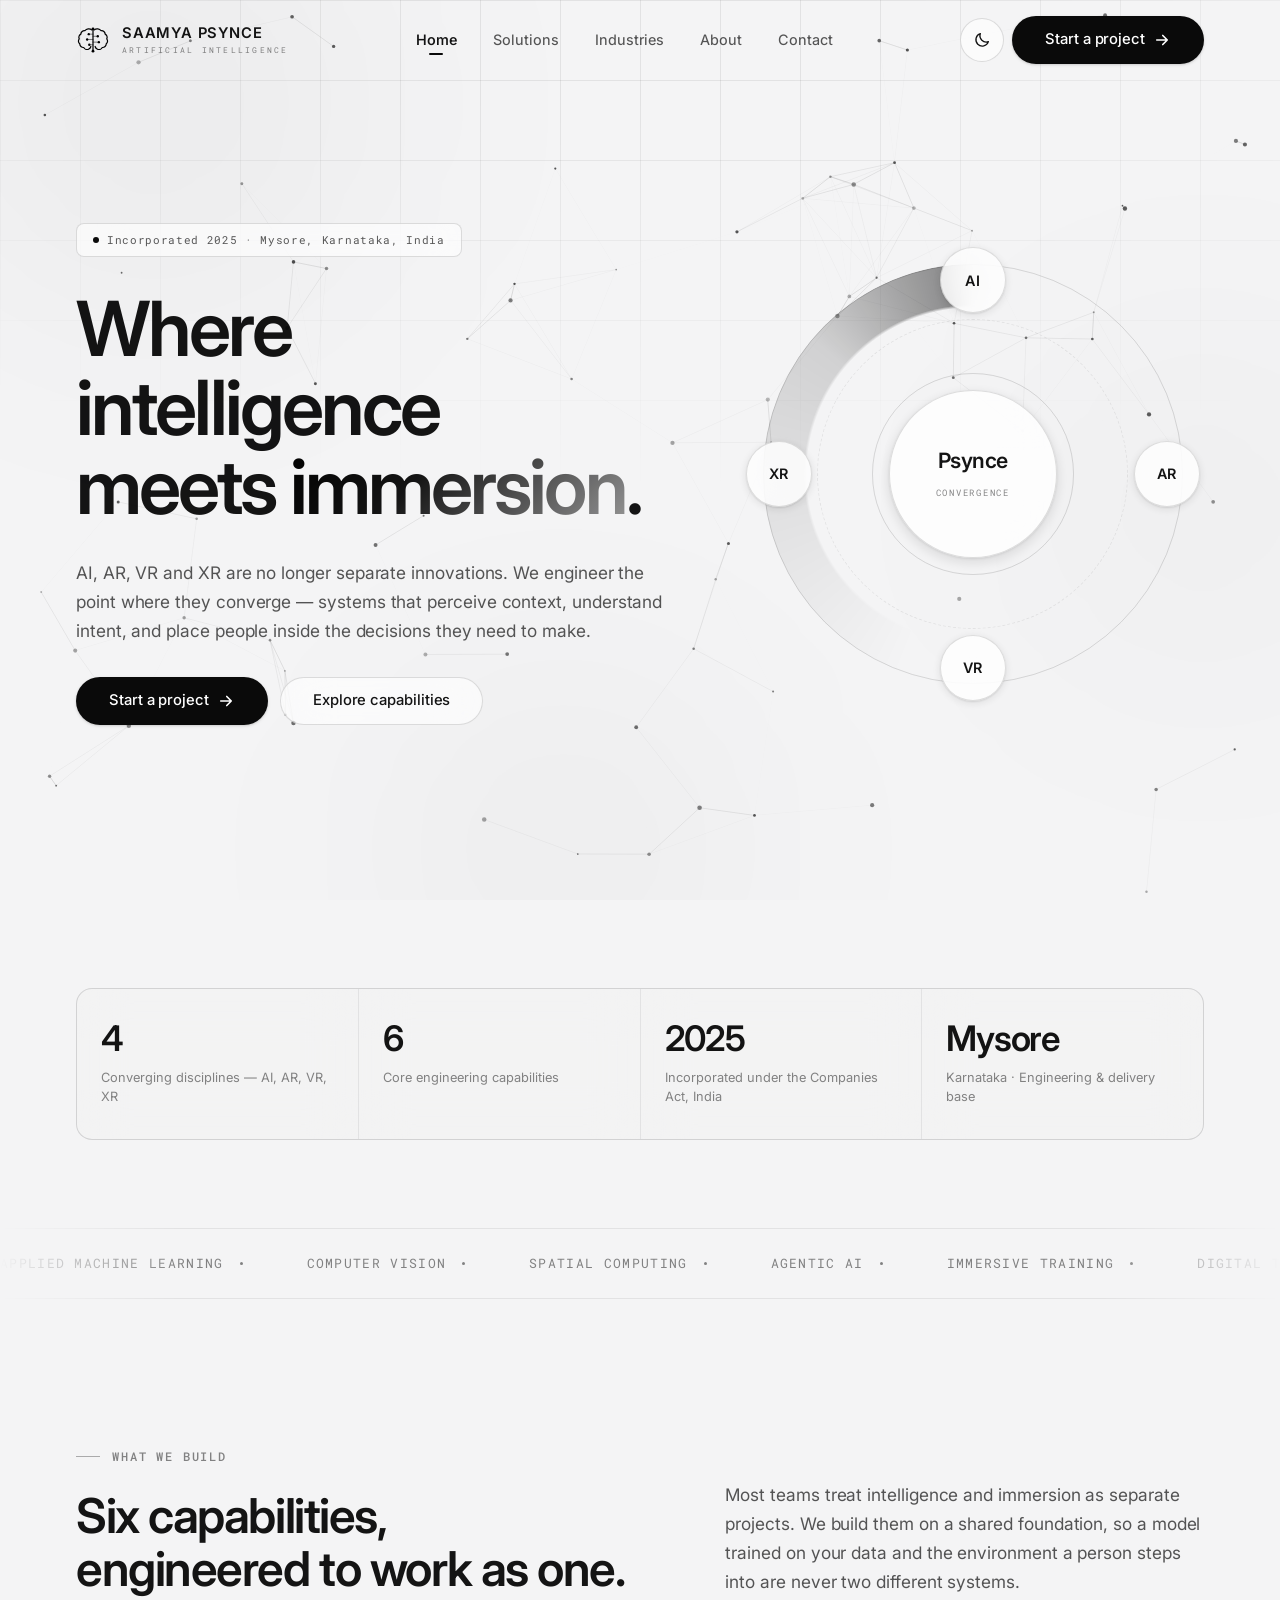
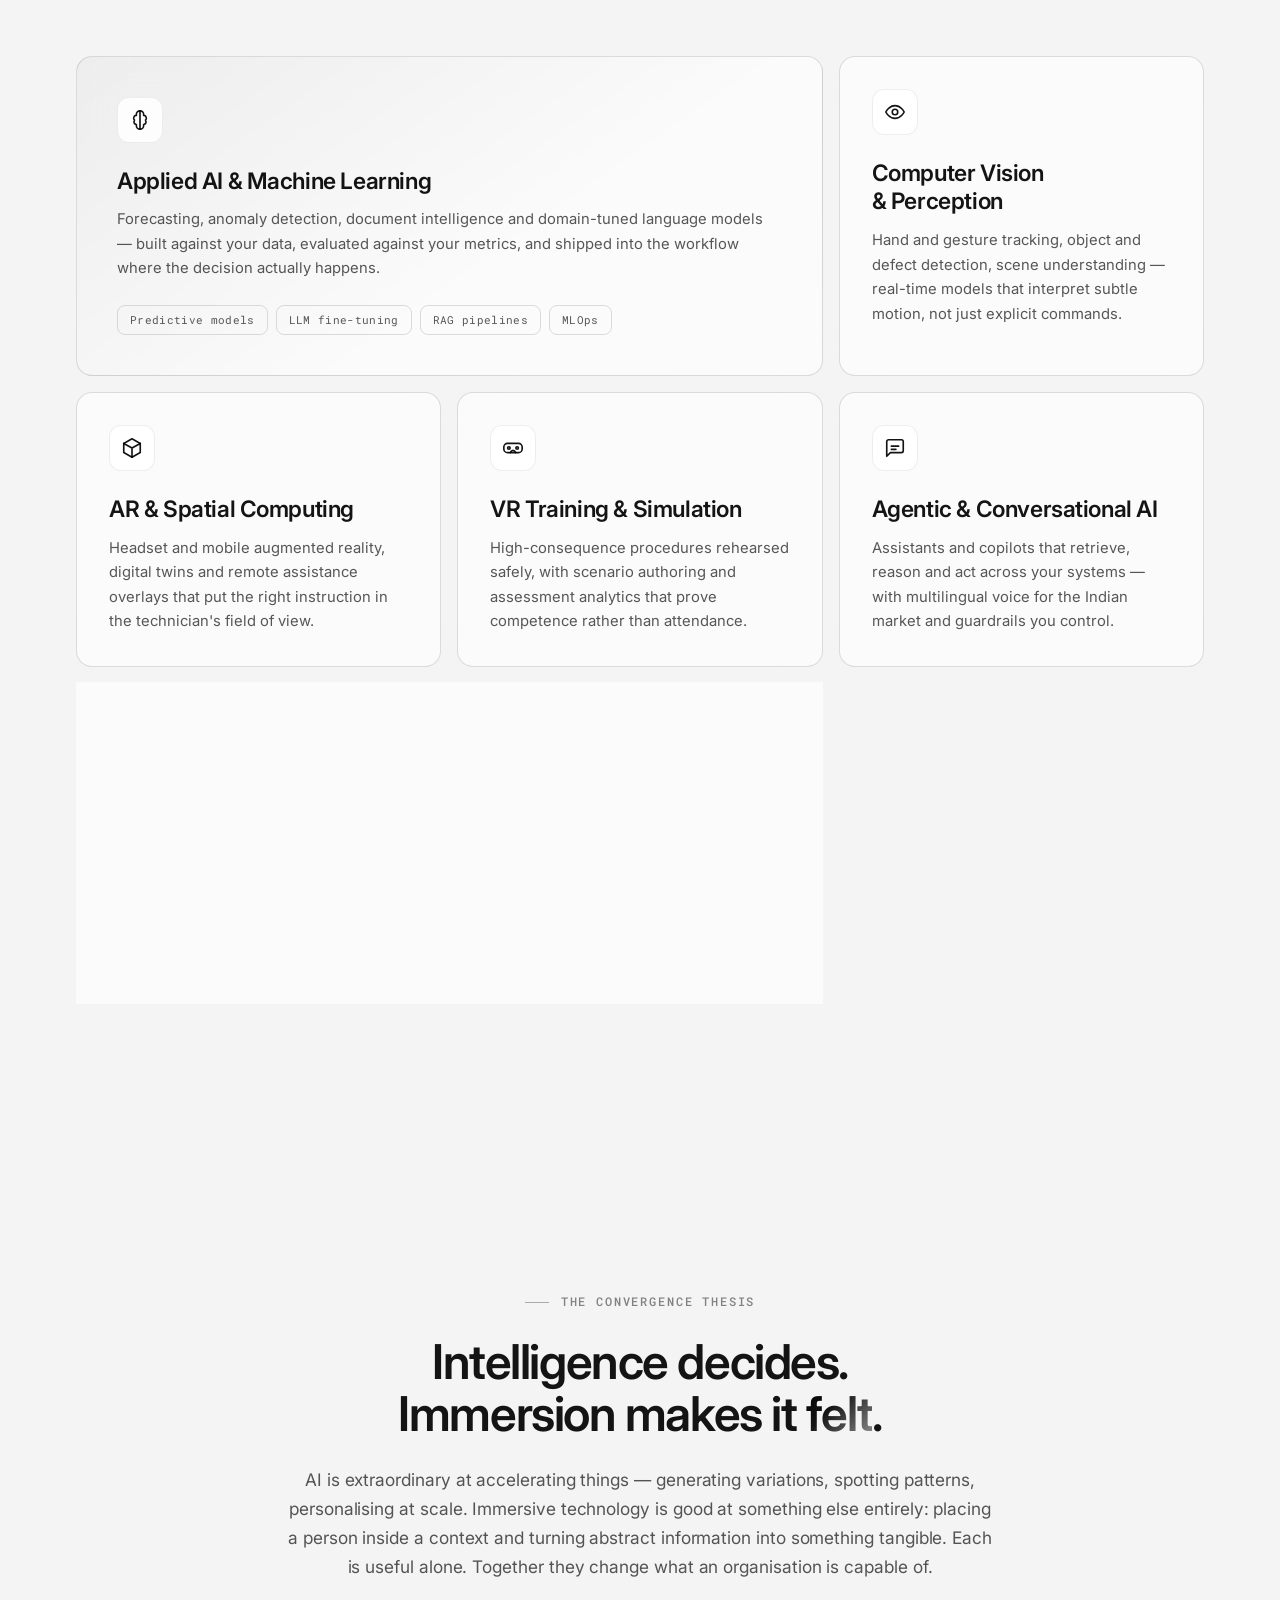
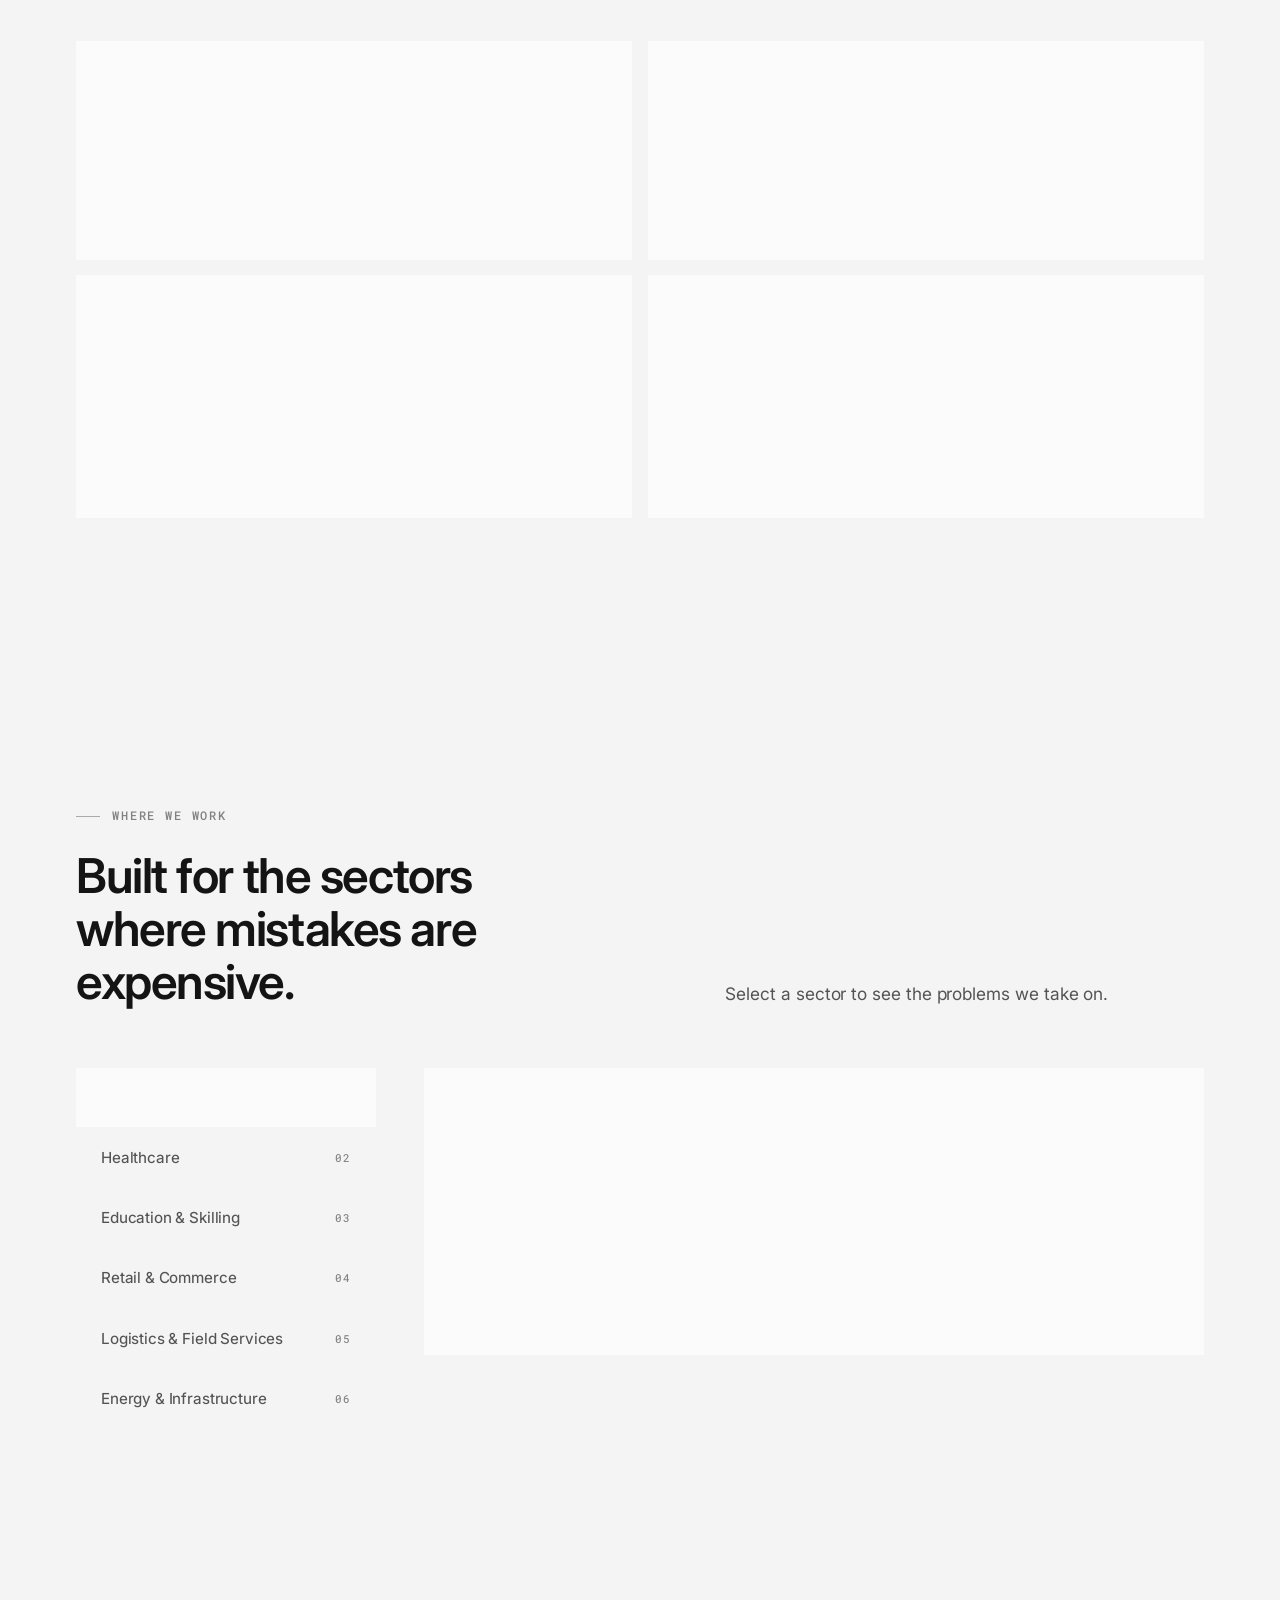
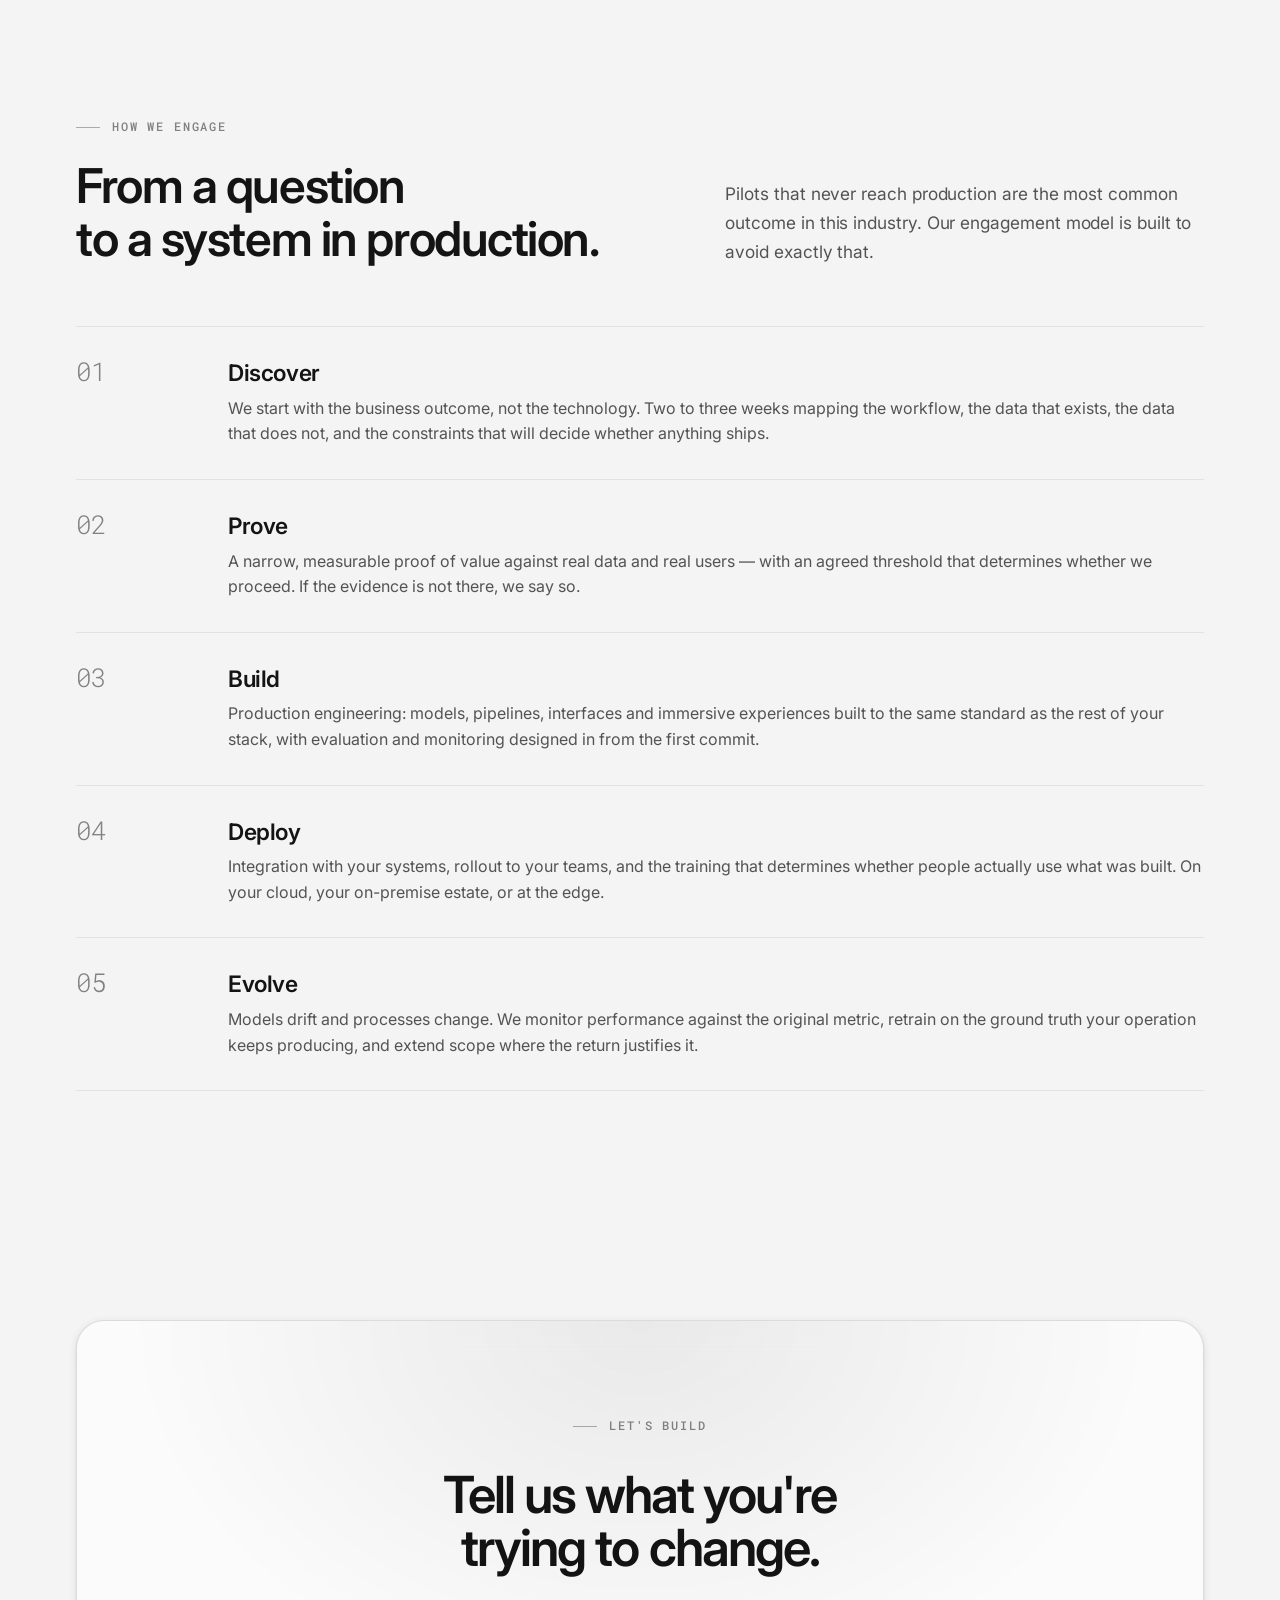
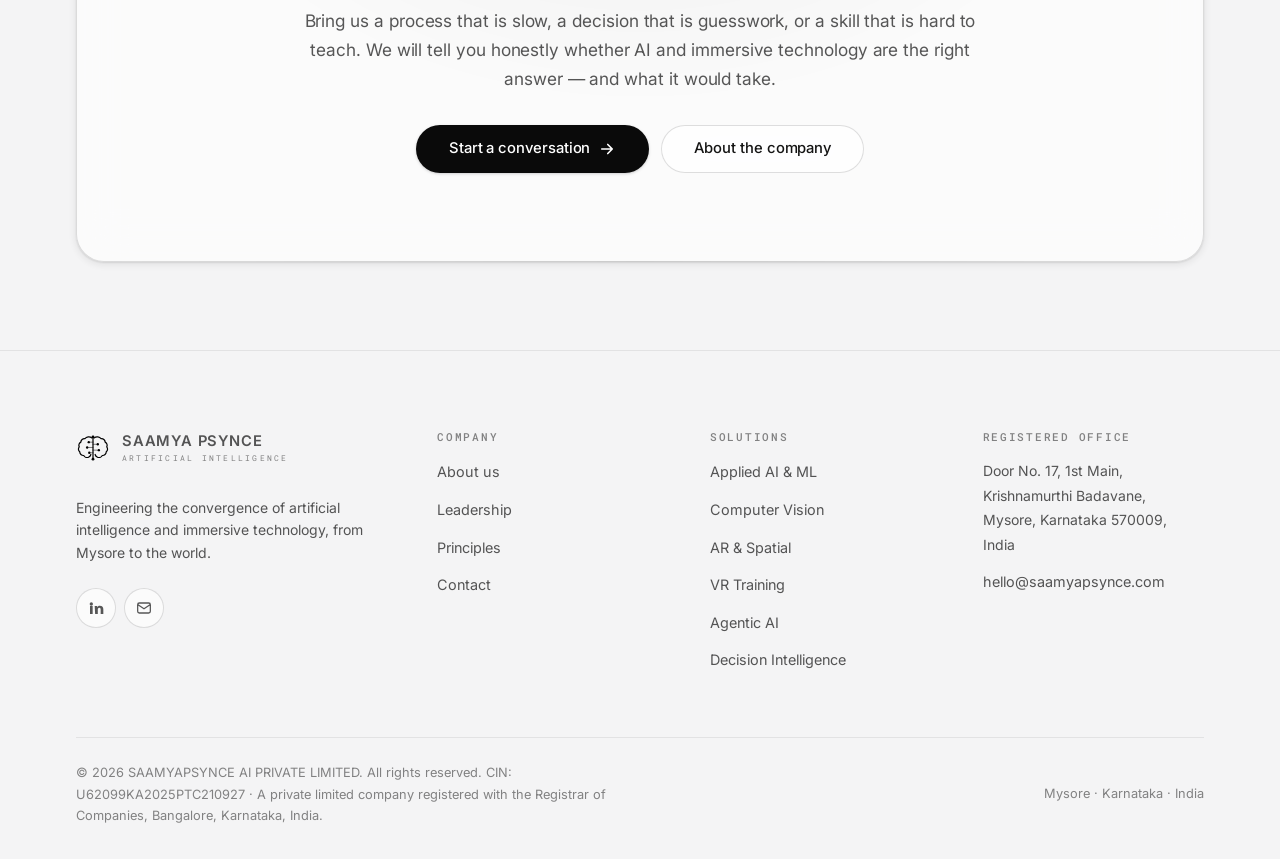
==== commit 2154e8e7: "Optimise for mobile and touch devices Form controls were 15.2px, which makes iOS Safari zoom the vie" ====
--- a/index.html
+++ b/index.html
@@ -81,6 +81,7 @@
       <li><a href="industries.html">Industries</a></li>
       <li><a href="about.html">About</a></li>
       <li><a href="contact.html">Contact</a></li>
+      <li class="nav__drawer-cta"><a class="btn btn--primary" href="contact.html">Start a project <svg viewBox="0 0 24 24" fill="none" stroke="currentColor" stroke-width="2.2" stroke-linecap="round" stroke-linejoin="round" aria-hidden="true"><path d="M5 12h14M13 6l6 6-6 6"/></svg></a></li>
     </ul>
 
     <div class="nav__actions">
--- a/assets/css/style.css
+++ b/assets/css/style.css
@@ -150,7 +150,13 @@
 
 html {
   scroll-behavior: smooth;
+  /* Stop mobile Safari inflating type when the device is rotated. */
   -webkit-text-size-adjust: 100%;
+}
+
+/* The ripple is the press feedback; the native grey flash fights it. */
+a, button, [role="tab"], input, select, textarea, label {
+  -webkit-tap-highlight-color: transparent;
 }
 
 body {
@@ -321,11 +327,13 @@
 /* ==========================================================================
    5. LAYOUT PRIMITIVES
    ========================================================================== */
+/* Gutters respect the notch in landscape, where the cutout eats the edges. */
 .wrap {
   width: 100%;
   max-width: var(--maxw);
   margin-inline: auto;
-  padding-inline: var(--gutter);
+  padding-left: max(var(--gutter), env(safe-area-inset-left));
+  padding-right: max(var(--gutter), env(safe-area-inset-right));
 }
 
 .section { padding-block: var(--section); }
@@ -575,6 +583,9 @@
 :root[data-theme="light"] .theme-toggle .icon-sun  { display: none; }
 
 .nav__toggle { display: none; }
+
+/* Shown only inside the open mobile drawer. */
+.nav__drawer-cta { display: none; }
 
 .nav__toggle span {
   display: block;
@@ -1160,7 +1171,9 @@
   background: transparent;
   color: var(--on-surface);
   font-family: var(--font);
-  font-size: 0.95rem;
+  /* Must stay at 16px: iOS Safari zooms the viewport when a focused
+     control is any smaller, which strands the visitor mid-form. */
+  font-size: 16px;
   line-height: 1.5;
 }
 
@@ -1174,7 +1187,7 @@
 .field__box label {
   position: absolute;
   top: 16px; left: var(--sp-4);
-  font-size: 0.95rem;
+  font-size: 16px;
   color: var(--on-surface-faint);
   pointer-events: none;
   transform-origin: left top;
@@ -1303,7 +1316,7 @@
 .site-footer {
   border-top: 1px solid var(--outline-soft);
   padding-top: clamp(50px, 7vw, 80px);
-  padding-bottom: var(--sp-6);
+  padding-bottom: calc(var(--sp-6) + env(safe-area-inset-bottom));
 }
 
 .footer__top {
@@ -1383,8 +1396,9 @@
    ========================================================================== */
 .fab {
   position: fixed;
-  right: clamp(16px, 3vw, 32px);
-  bottom: clamp(16px, 3vw, 32px);
+  /* Clear the home indicator on gesture-navigation phones. */
+  right: max(clamp(16px, 3vw, 32px), env(safe-area-inset-right));
+  bottom: calc(clamp(16px, 3vw, 32px) + env(safe-area-inset-bottom));
   z-index: 90;
   display: grid;
   place-items: center;
@@ -1522,6 +1536,20 @@
 
   .site-header.is-open .nav__links a[aria-current="page"]::after { display: none; }
 
+  /* The header CTA has no room on a phone, so the drawer carries its own.
+     Four classes outrank the generic drawer-link rule above. */
+  .site-header.is-open .nav__drawer-cta {
+    display: block;
+    margin-top: var(--sp-2);
+  }
+
+  .site-header.is-open .nav__drawer-cta .btn {
+    width: 100%;
+    min-height: 48px;
+    border-radius: var(--r-full);
+    font-size: 0.95rem;
+  }
+
   .col-2, .col-3, .col-4 { grid-column: span 6; }
   .tabs { grid-template-columns: 1fr; }
   .tabs__list { flex-direction: row; overflow-x: auto; padding-bottom: var(--sp-2); }
@@ -1531,7 +1559,9 @@
 }
 
 @media (max-width: 560px) {
-  body { font-size: 15.5px; }
+  /* Stay at 16px: smaller body text on a phone is harder to read, not denser. */
+  body { font-size: 16px; }
+
   .facts { grid-template-columns: 1fr; }
   .footer__top { grid-template-columns: 1fr; }
   .card { padding: var(--sp-5); }
@@ -1540,6 +1570,120 @@
   .brand__sub { display: none; }
   .ring__node { width: 54px; height: 54px; font-size: 0.8rem; }
   .fab { width: 50px; height: 50px; }
+
+  /* The hero is content-led on a phone; a forced full viewport just
+     pushes the headline off-screen behind the app bar. */
+  .hero {
+    min-height: auto;
+    padding-top: 104px;
+    padding-bottom: var(--sp-8);
+  }
+
+  .hero__inner { gap: var(--sp-7); }
+  .ring { width: min(78%, 300px); }
+
+  /* Tighter vertical rhythm so sections do not feel like separate pages. */
+  :root { --section: clamp(56px, 14vw, 80px); }
+
+  .sec-head { margin-bottom: var(--sp-6); }
+  .cta { padding: var(--sp-7) var(--sp-5); border-radius: var(--r-lg); }
+  .page-hero { padding-top: 116px; padding-bottom: var(--sp-6); }
+
+  .footer__bottom { flex-direction: column; align-items: flex-start; gap: var(--sp-3); }
+
+  /* Long unbroken strings (emails, CIN) must not force a sideways scroll. */
+  .detail a, .footer__col a, .footer__legal { overflow-wrap: anywhere; }
+}
+
+/* Very narrow devices (iPhone SE and similar) */
+@media (max-width: 380px) {
+  .display { font-size: 2.2rem; }
+  .h2 { font-size: 1.7rem; }
+  .brand__name { font-size: 0.84rem; }
+  .btn { padding-inline: var(--sp-5); font-size: 0.9rem; }
+  .ring { width: min(84%, 260px); }
+  .ring__node { width: 46px; height: 46px; font-size: 0.72rem; }
+  .ring__core strong { font-size: 1.05rem; }
+}
+
+/* Short viewports — landscape phones. The ring would otherwise consume
+   the whole screen before any text appears. */
+@media (max-height: 520px) and (orientation: landscape) {
+  .hero { min-height: auto; padding-top: 96px; padding-bottom: var(--sp-7); }
+  .hero__inner { grid-template-columns: 1fr 1fr; align-items: center; }
+  .ring { order: 0; width: min(100%, 240px); }
+  .page-hero { padding-top: 104px; }
+}
+
+/* ==========================================================================
+   24b. TOUCH AND COARSE POINTERS
+   On a touch screen :hover latches after a tap and stays until the next
+   one, so hover-only affordances are neutralised rather than left stuck.
+   ========================================================================== */
+@media (hover: none) {
+  .card:hover,
+  .ring__node:hover,
+  .btn:hover {
+    transform: none;
+  }
+
+  .card:hover { box-shadow: none; }
+  .card--spot:hover::before { opacity: 0; }
+  .btn::before, .icon-btn::before, .socials a::before, .fab::before,
+  .tabs__btn::before { transition: none; }
+  .btn:hover::before, .icon-btn:hover::before,
+  .socials a:hover::before, .fab:hover::before,
+  .tabs__btn:hover::before { opacity: 0; }
+
+  /* Pressed states still need to register, so keep the active layer. */
+  .btn:active::before, .icon-btn:active::before, .fab:active::before { opacity: 0.16; }
+
+  .marquee:hover .marquee__track { animation-play-state: running; }
+  .step:hover { background: transparent; }
+  .step:hover .step__num { color: var(--on-surface-faint); }
+  .fact:hover { background: var(--surface-1); }
+  .tag:hover { background: transparent; }
+}
+
+/* ==========================================================================
+   24c. MOBILE PERFORMANCE
+   Twenty-five simultaneously blurred surfaces is cheap on a laptop and
+   expensive on a mid-range phone. Scrolling smoothness wins over depth.
+   ========================================================================== */
+@media (max-width: 860px) {
+  :root { --blur: 14px; }
+
+  .card, .cta, .fact {
+    backdrop-filter: none;
+    -webkit-backdrop-filter: none;
+    background: var(--surface-2);
+  }
+
+  .card--feature {
+    background:
+      linear-gradient(145deg, rgba(var(--state), 0.055), transparent 60%),
+      var(--surface-2);
+  }
+
+  /* The ambient blobs are the single most expensive paint on the page. */
+  .aurora span { filter: blur(70px); }
+  .grid-overlay { background-size: 56px 56px; }
+
+  /* Horizontal tab strip: snap to each tab and hide the scrollbar. */
+  .tabs__list {
+    scroll-snap-type: x mandatory;
+    -webkit-overflow-scrolling: touch;
+    scrollbar-width: none;
+    mask-image: linear-gradient(90deg, #000 88%, transparent);
+    -webkit-mask-image: linear-gradient(90deg, #000 88%, transparent);
+  }
+
+  .tabs__list::-webkit-scrollbar { display: none; }
+  .tabs__btn { scroll-snap-align: start; }
+
+  /* Every control clears the 44px minimum touch target. */
+  .nav__links a { min-height: 48px; display: flex; align-items: center; }
+  .footer__col a { display: inline-block; padding-block: 2px; }
 }
 
 /* ==========================================================================
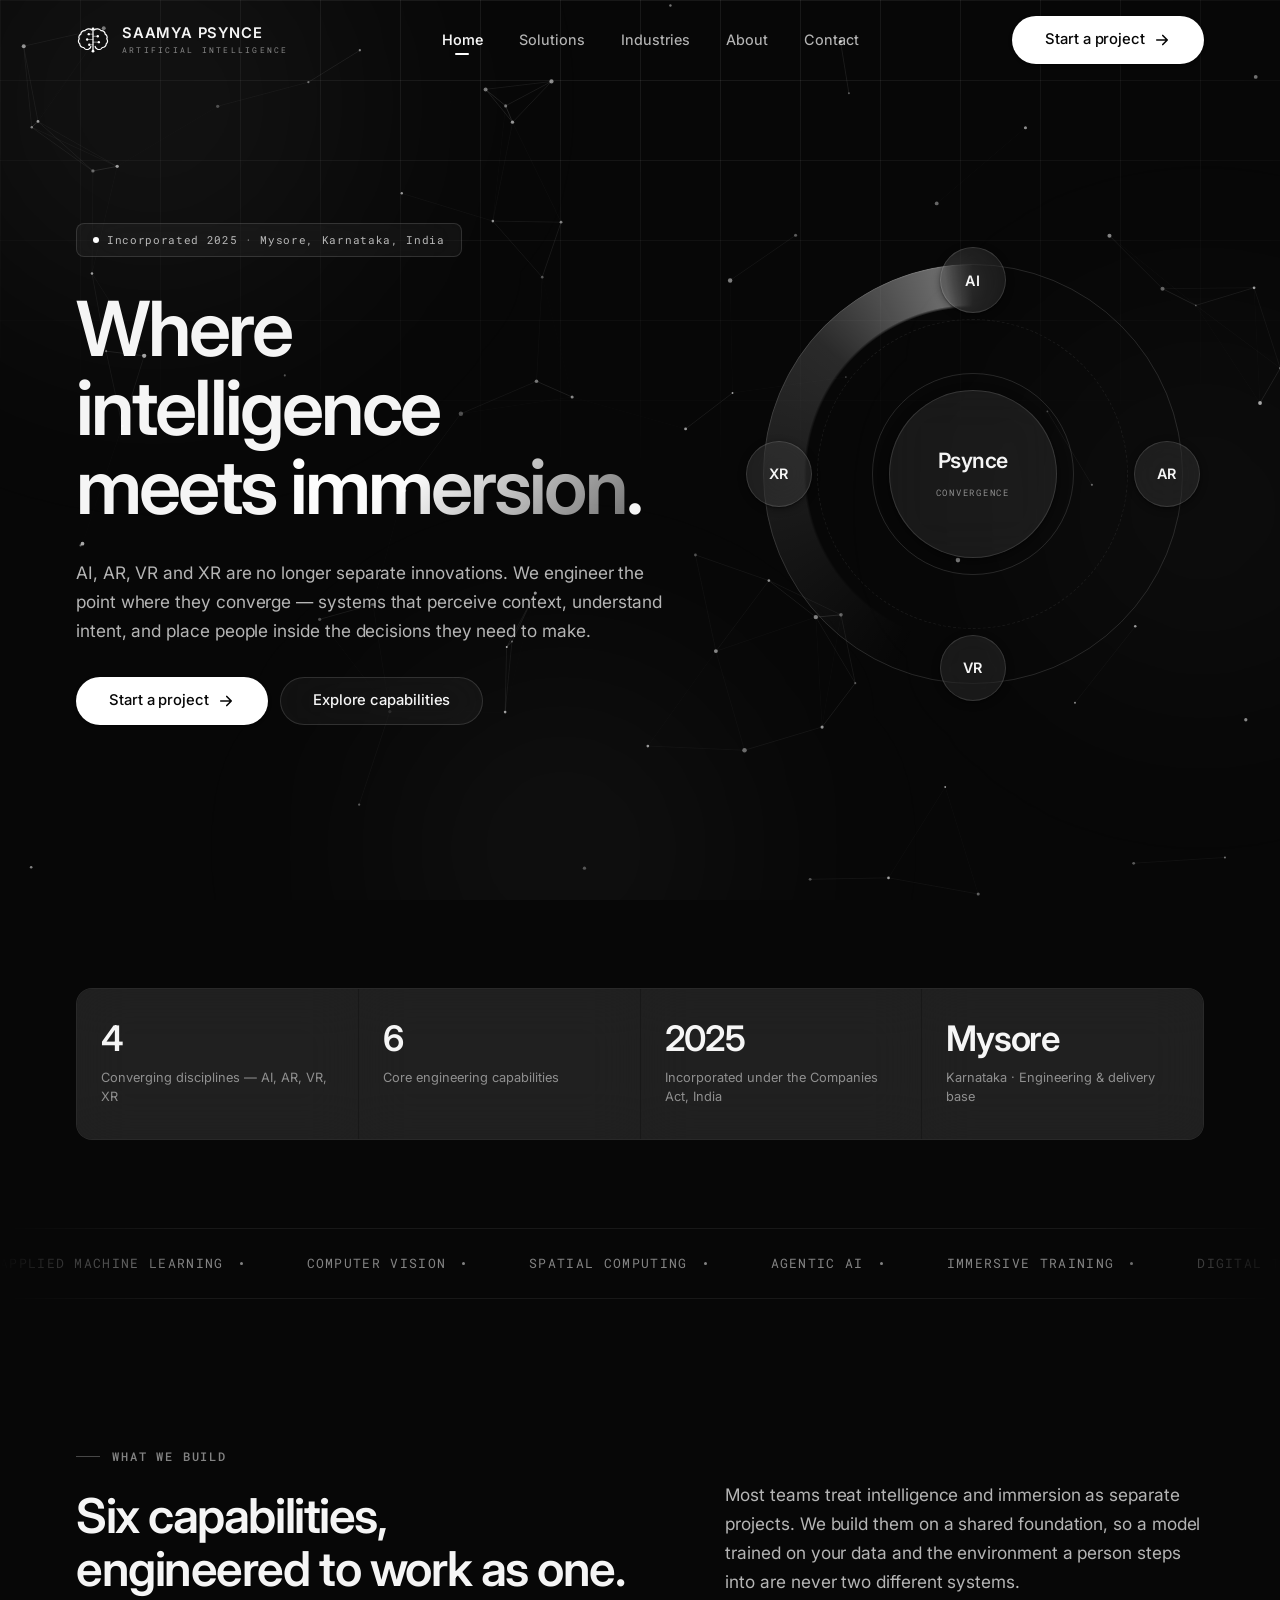
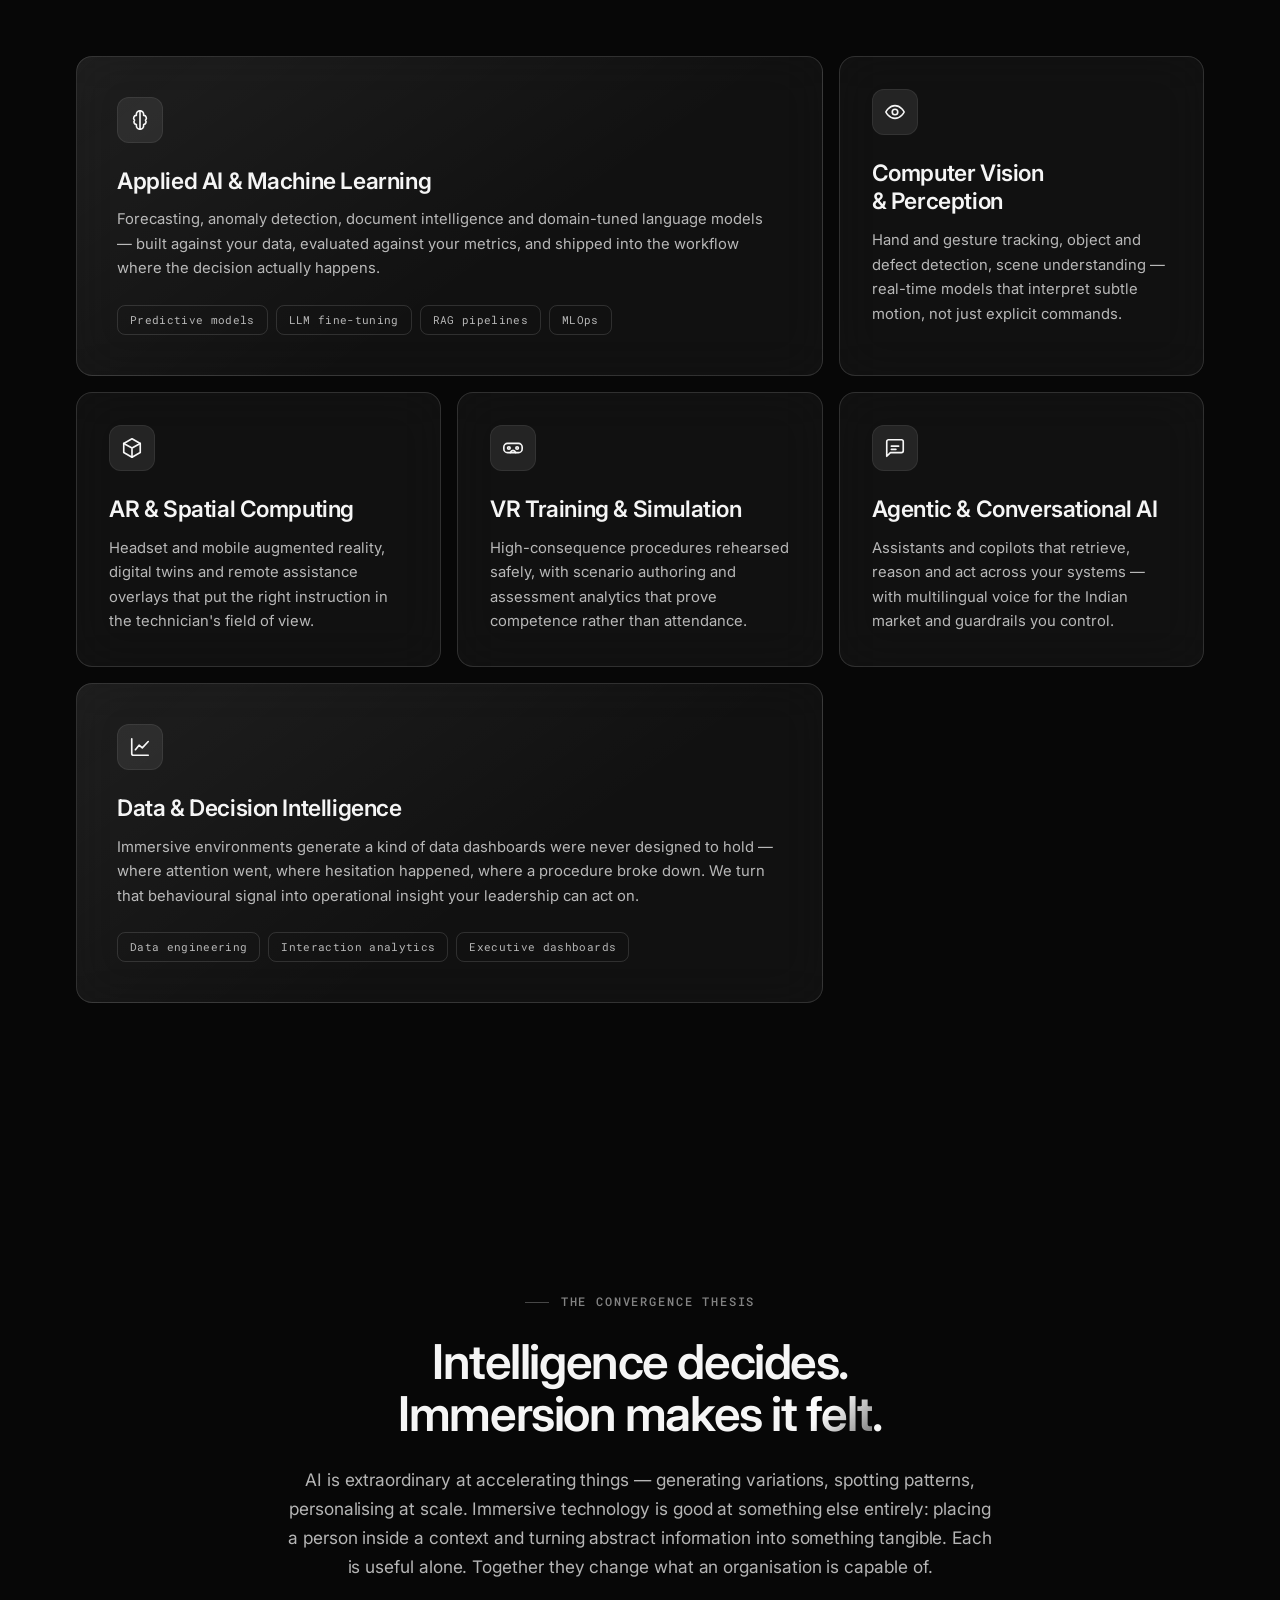
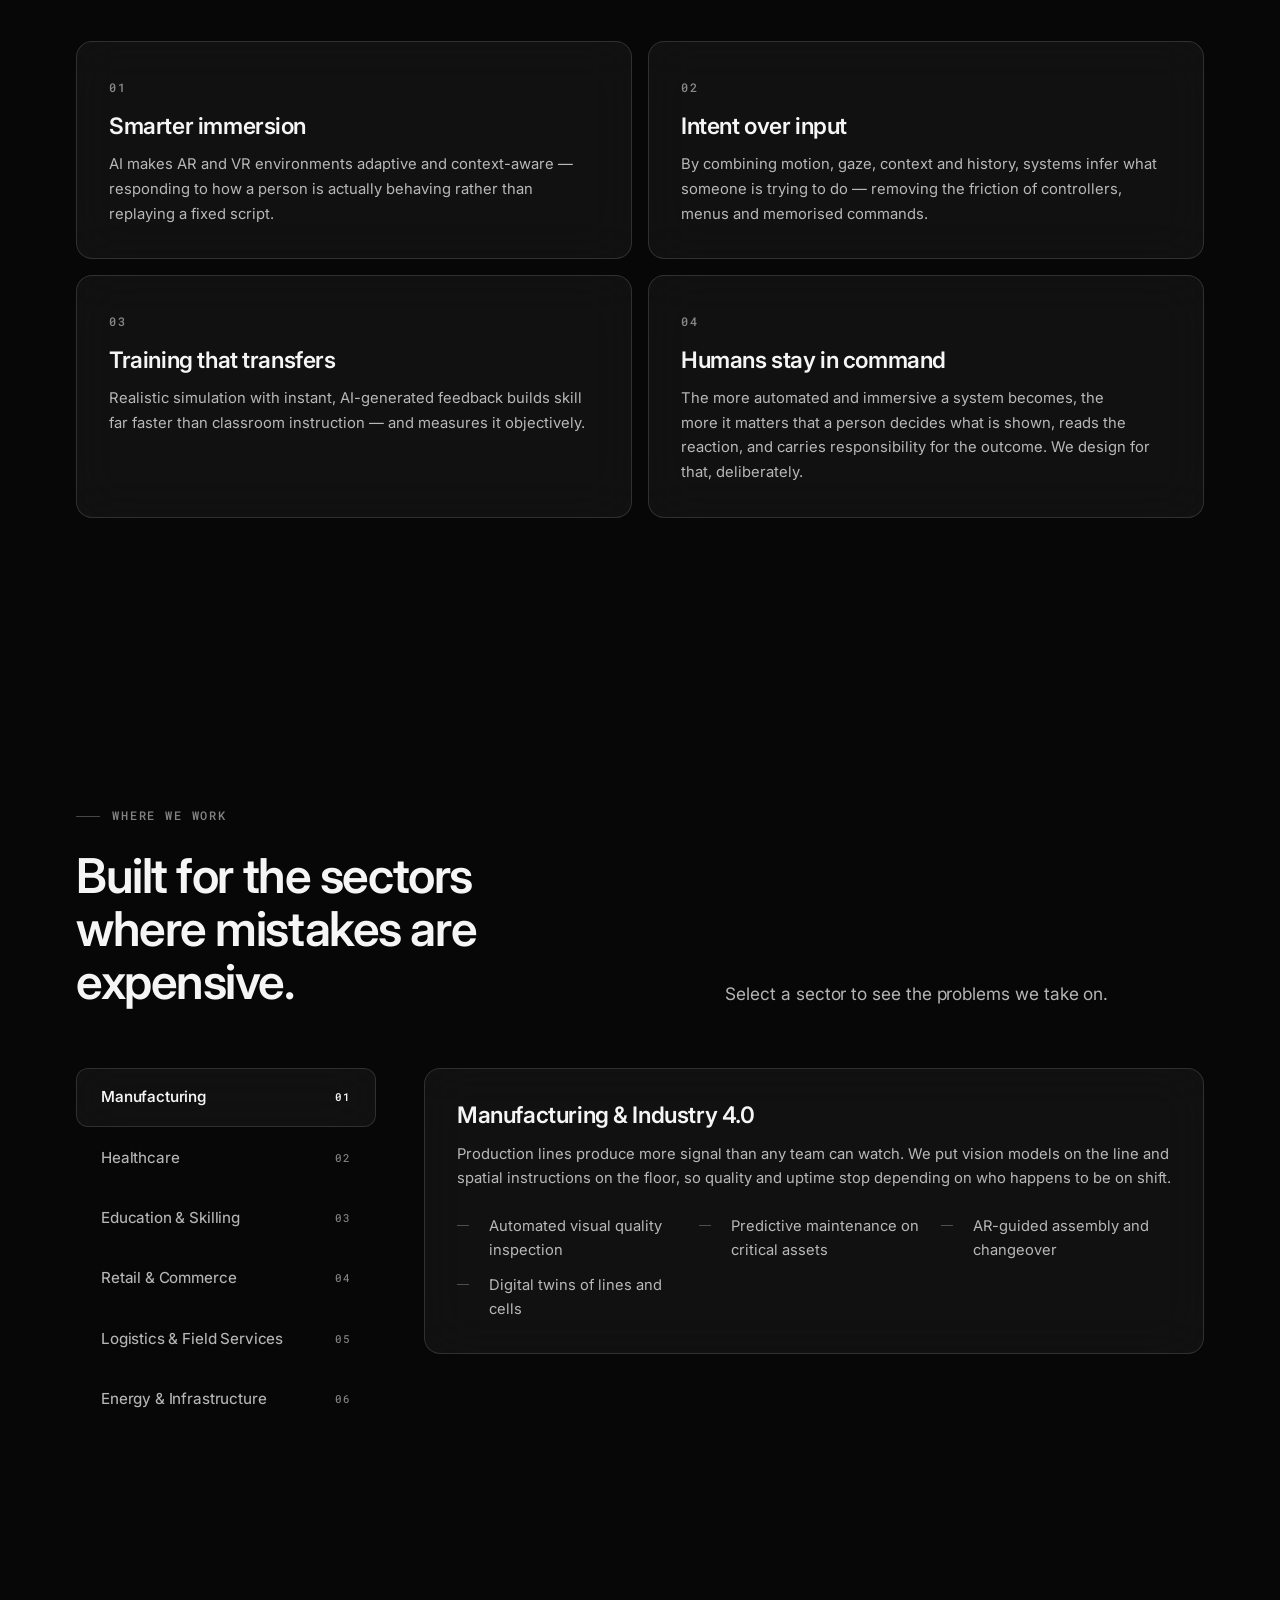
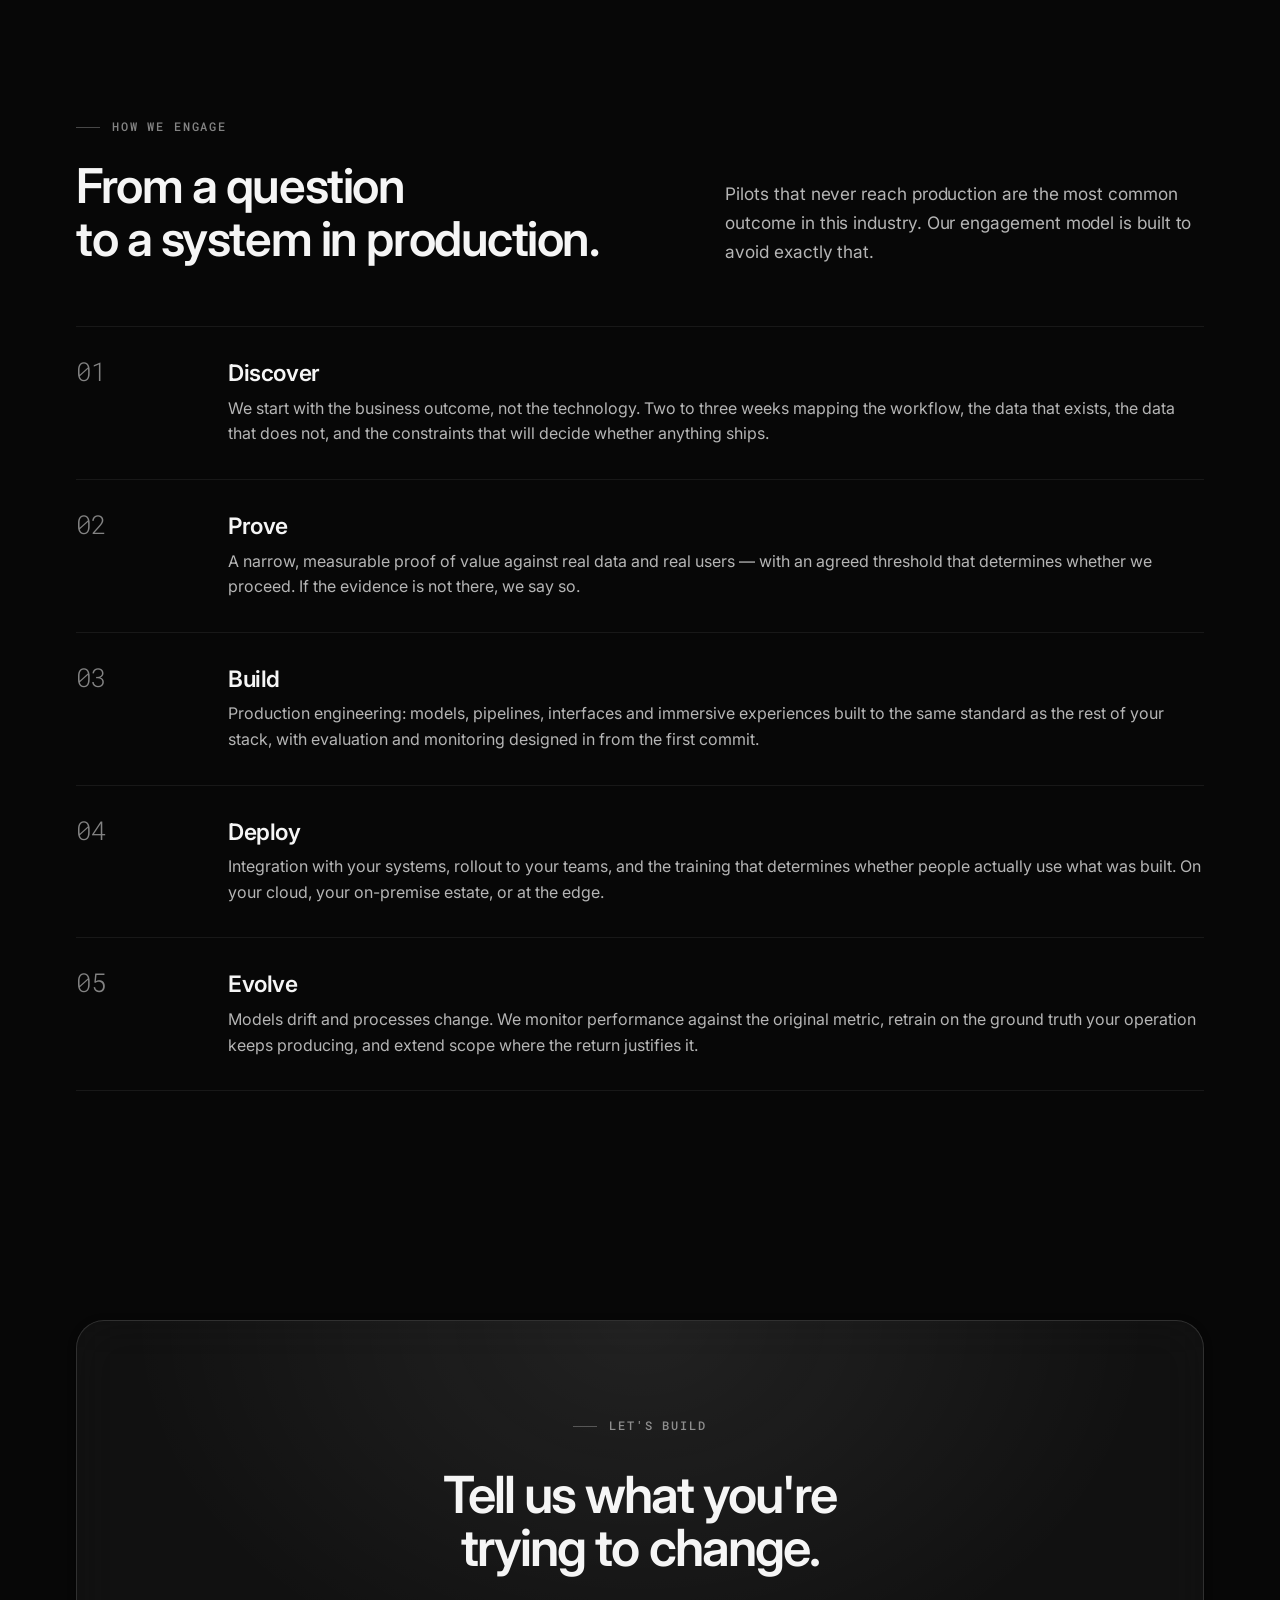
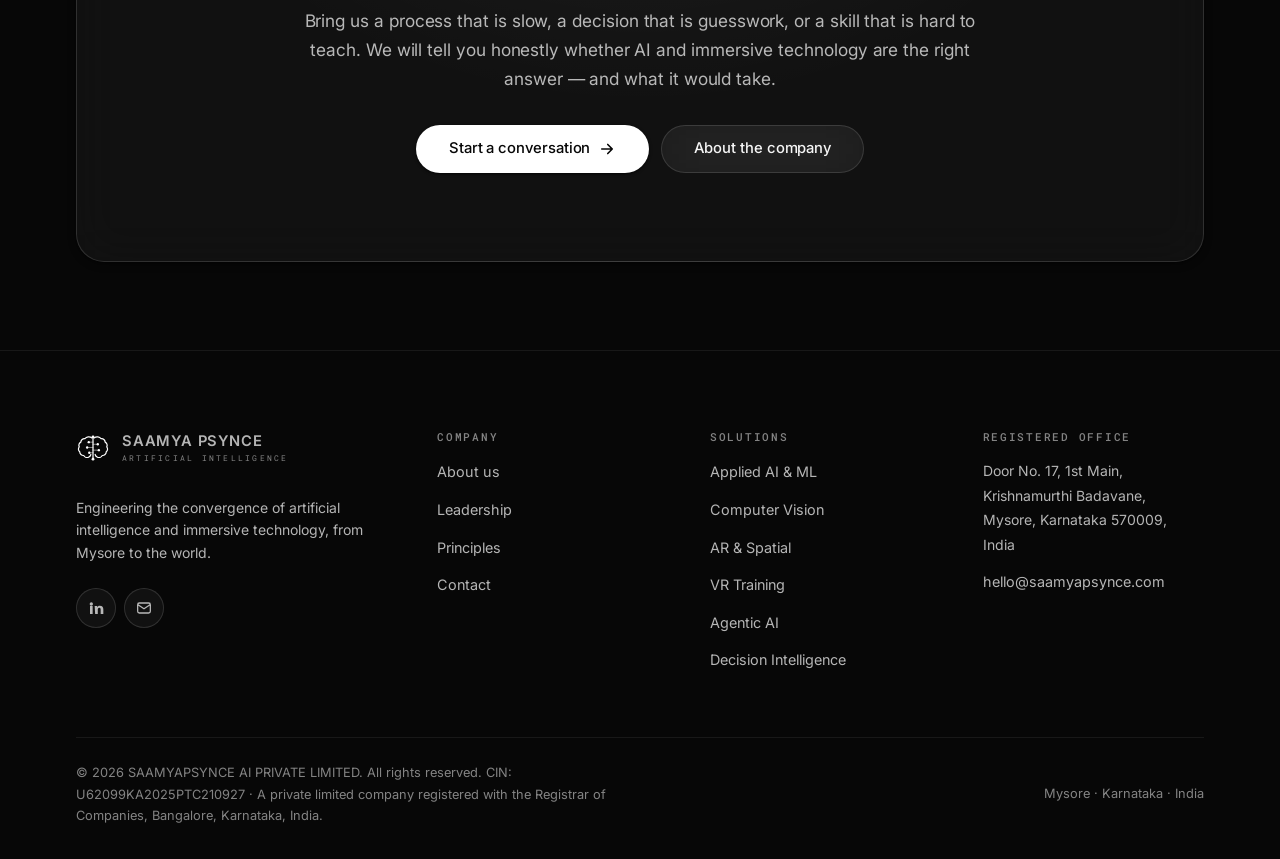
==== commit ede516c7: "Remove the light theme and the theme toggle The site is dark only now. Taken out:  - The :root[data-" ====
--- a/index.html
+++ b/index.html
@@ -3,16 +3,9 @@
 <head>
 <meta charset="utf-8">
 <meta name="viewport" content="width=device-width, initial-scale=1">
-<script>
-(function(){try{var t=localStorage.getItem('theme');
-if(!t)t=window.matchMedia('(prefers-color-scheme: light)').matches?'light':'dark';
-document.documentElement.setAttribute('data-theme',t);}
-catch(e){document.documentElement.setAttribute('data-theme','dark');}})();
-</script>
 <title>Saamya Psynce AI — Where Intelligence Meets Immersion</title>
 <meta name="description" content="Saamya Psynce AI builds applied AI, computer vision and immersive AR/VR/XR systems for enterprises. An AI engineering company based in Mysore, Karnataka, India.">
-<meta name="theme-color" content="#f4f4f5" media="(prefers-color-scheme: light)">
-<meta name="theme-color" content="#070707" media="(prefers-color-scheme: dark)">
+<meta name="theme-color" content="#070707">
 <link rel="canonical" href="https://saamyapsynce.com/">
 
 <!-- Open Graph / social -->
@@ -85,11 +78,6 @@
     </ul>
 
     <div class="nav__actions">
-      <button class="icon-btn theme-toggle" type="button" aria-label="Switch theme">
-        <svg class="icon-sun" viewBox="0 0 24 24" fill="none" stroke="currentColor" stroke-width="1.8" stroke-linecap="round" aria-hidden="true"><circle cx="12" cy="12" r="4.2"/><path d="M12 2.6v2.3M12 19.1v2.3M4.2 4.2l1.6 1.6M18.2 18.2l1.6 1.6M2.6 12h2.3M19.1 12h2.3M4.2 19.8l1.6-1.6M18.2 5.8l1.6-1.6"/></svg>
-        <svg class="icon-moon" viewBox="0 0 24 24" fill="none" stroke="currentColor" stroke-width="1.8" stroke-linecap="round" stroke-linejoin="round" aria-hidden="true"><path d="M20.5 14.2A8.4 8.4 0 0 1 9.8 3.5a8.5 8.5 0 1 0 10.7 10.7Z"/></svg>
-      </button>
-
       <a class="btn btn--primary nav__cta" href="contact.html">
         Start a project
         <svg viewBox="0 0 24 24" fill="none" stroke="currentColor" stroke-width="2.2" stroke-linecap="round" stroke-linejoin="round" aria-hidden="true"><path d="M5 12h14M13 6l6 6-6 6"/></svg>
--- a/assets/css/style.css
+++ b/assets/css/style.css
@@ -9,9 +9,8 @@
    1. TOKENS
    ========================================================================== */
 
-/* ---- 1.1 Dark theme (default) ---- */
-:root,
-:root[data-theme="dark"] {
+/* ---- 1.1 Palette — monochrome, dark only ---- */
+:root {
   color-scheme: dark;
 
   /* Base canvas */
@@ -65,51 +64,7 @@
   --canvas-ink: 255, 255, 255;   /* hero particle colour, as RGB triplet */
 }
 
-/* ---- 1.2 Light theme ---- */
-:root[data-theme="light"] {
-  color-scheme: light;
-
-  --bg:            #f4f4f5;
-  --bg-elevated:   #ffffff;
-
-  --surface-1:     rgba(255, 255, 255, 0.58);
-  --surface-2:     rgba(255, 255, 255, 0.72);
-  --surface-3:     rgba(255, 255, 255, 0.84);
-  --surface-4:     rgba(255, 255, 255, 0.92);
-  --surface-5:     rgba(255, 255, 255, 0.98);
-
-  --glass:         rgba(255, 255, 255, 0.62);
-  --glass-strong:  rgba(255, 255, 255, 0.80);
-  --glass-nav:     rgba(250, 250, 251, 0.74);
-
-  --outline:       rgba(0, 0, 0, 0.13);
-  --outline-soft:  rgba(0, 0, 0, 0.07);
-  --outline-strong:rgba(0, 0, 0, 0.30);
-
-  --on-surface:        rgba(0, 0, 0, 0.92);
-  --on-surface-var:    rgba(0, 0, 0, 0.66);
-  --on-surface-faint:  rgba(0, 0, 0, 0.47);
-
-  --accent:        #0a0a0a;
-  --on-accent:     #ffffff;
-
-  --state:         0, 0, 0;
-
-  --sheen: linear-gradient(135deg, #000000 0%, rgba(0,0,0,0.92) 38%, rgba(0,0,0,0.38) 100%);
-
-  --elev-1: 0 1px 2px rgba(0,0,0,.10), 0 1px 3px 1px rgba(0,0,0,.06);
-  --elev-2: 0 1px 2px rgba(0,0,0,.10), 0 2px 6px 2px rgba(0,0,0,.06);
-  --elev-3: 0 1px 3px rgba(0,0,0,.10), 0 4px 8px 3px rgba(0,0,0,.07);
-  --elev-4: 0 2px 3px rgba(0,0,0,.12), 0 6px 10px 4px rgba(0,0,0,.08);
-  --elev-5: 0 4px 4px rgba(0,0,0,.12), 0 8px 12px 6px rgba(0,0,0,.09);
-
-  --glow-a: rgba(0, 0, 0, 0.055);
-  --glow-b: rgba(0, 0, 0, 0.035);
-
-  --canvas-ink: 0, 0, 0;
-}
-
-/* ---- 1.3 Theme-independent tokens ---- */
+/* ---- 1.2 Layout, shape and motion tokens ---- */
 :root {
   /* Material 8dp spacing grid */
   --sp-1: 4px;   --sp-2: 8px;   --sp-3: 12px;  --sp-4: 16px;
@@ -480,11 +435,7 @@
 
 .brand__mark {
   width: 34px; height: 34px;
-  transition: filter var(--dur-md) var(--ease-std);
-}
-
-/* The mark ships white; invert it for the light theme. */
-:root[data-theme="light"] .brand__mark { filter: invert(1); }
+}
 
 .brand__text { display: flex; flex-direction: column; line-height: 1; }
 
@@ -576,11 +527,6 @@
 .icon-btn:hover { border-color: var(--outline-strong); }
 
 .icon-btn svg { width: 18px; height: 18px; }
-
-/* Theme toggle swaps which glyph is shown */
-.theme-toggle .icon-moon { display: none; }
-:root[data-theme="light"] .theme-toggle .icon-moon { display: block; }
-:root[data-theme="light"] .theme-toggle .icon-sun  { display: none; }
 
 .nav__toggle { display: none; }
 
